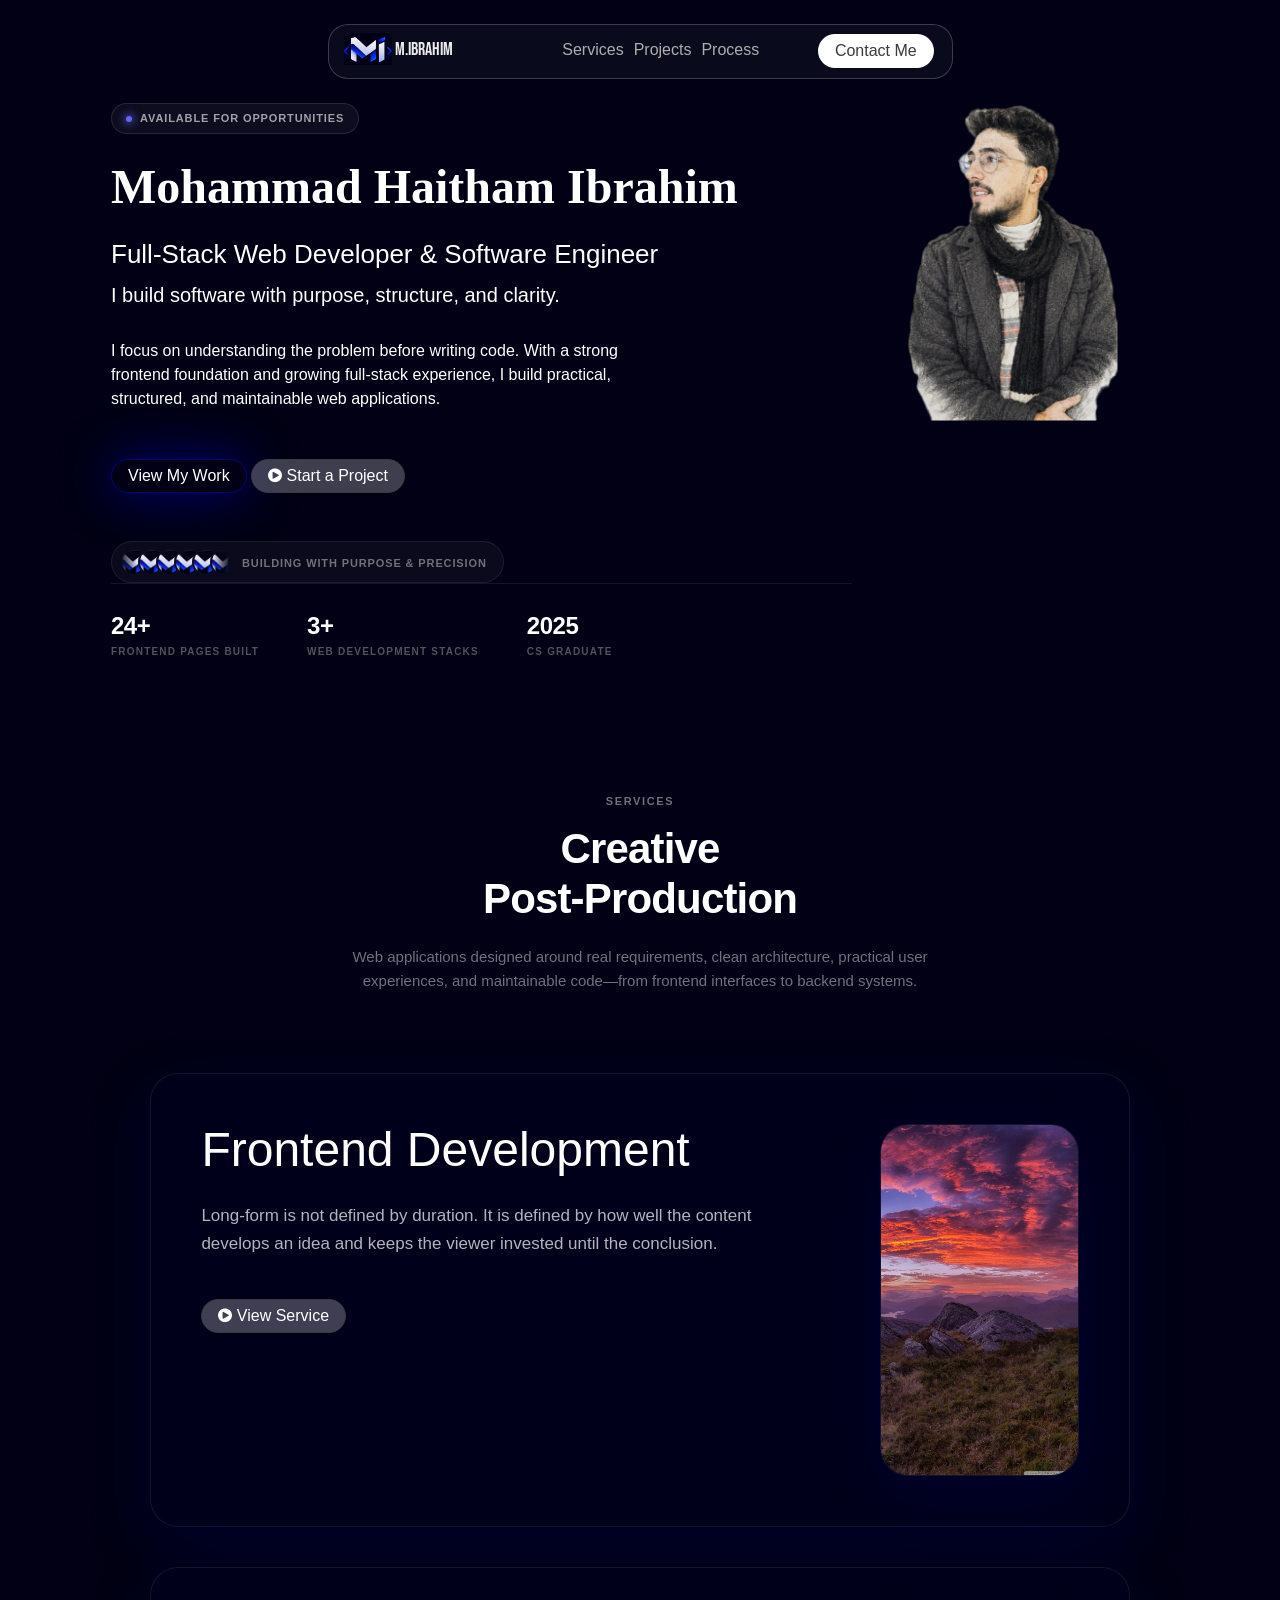
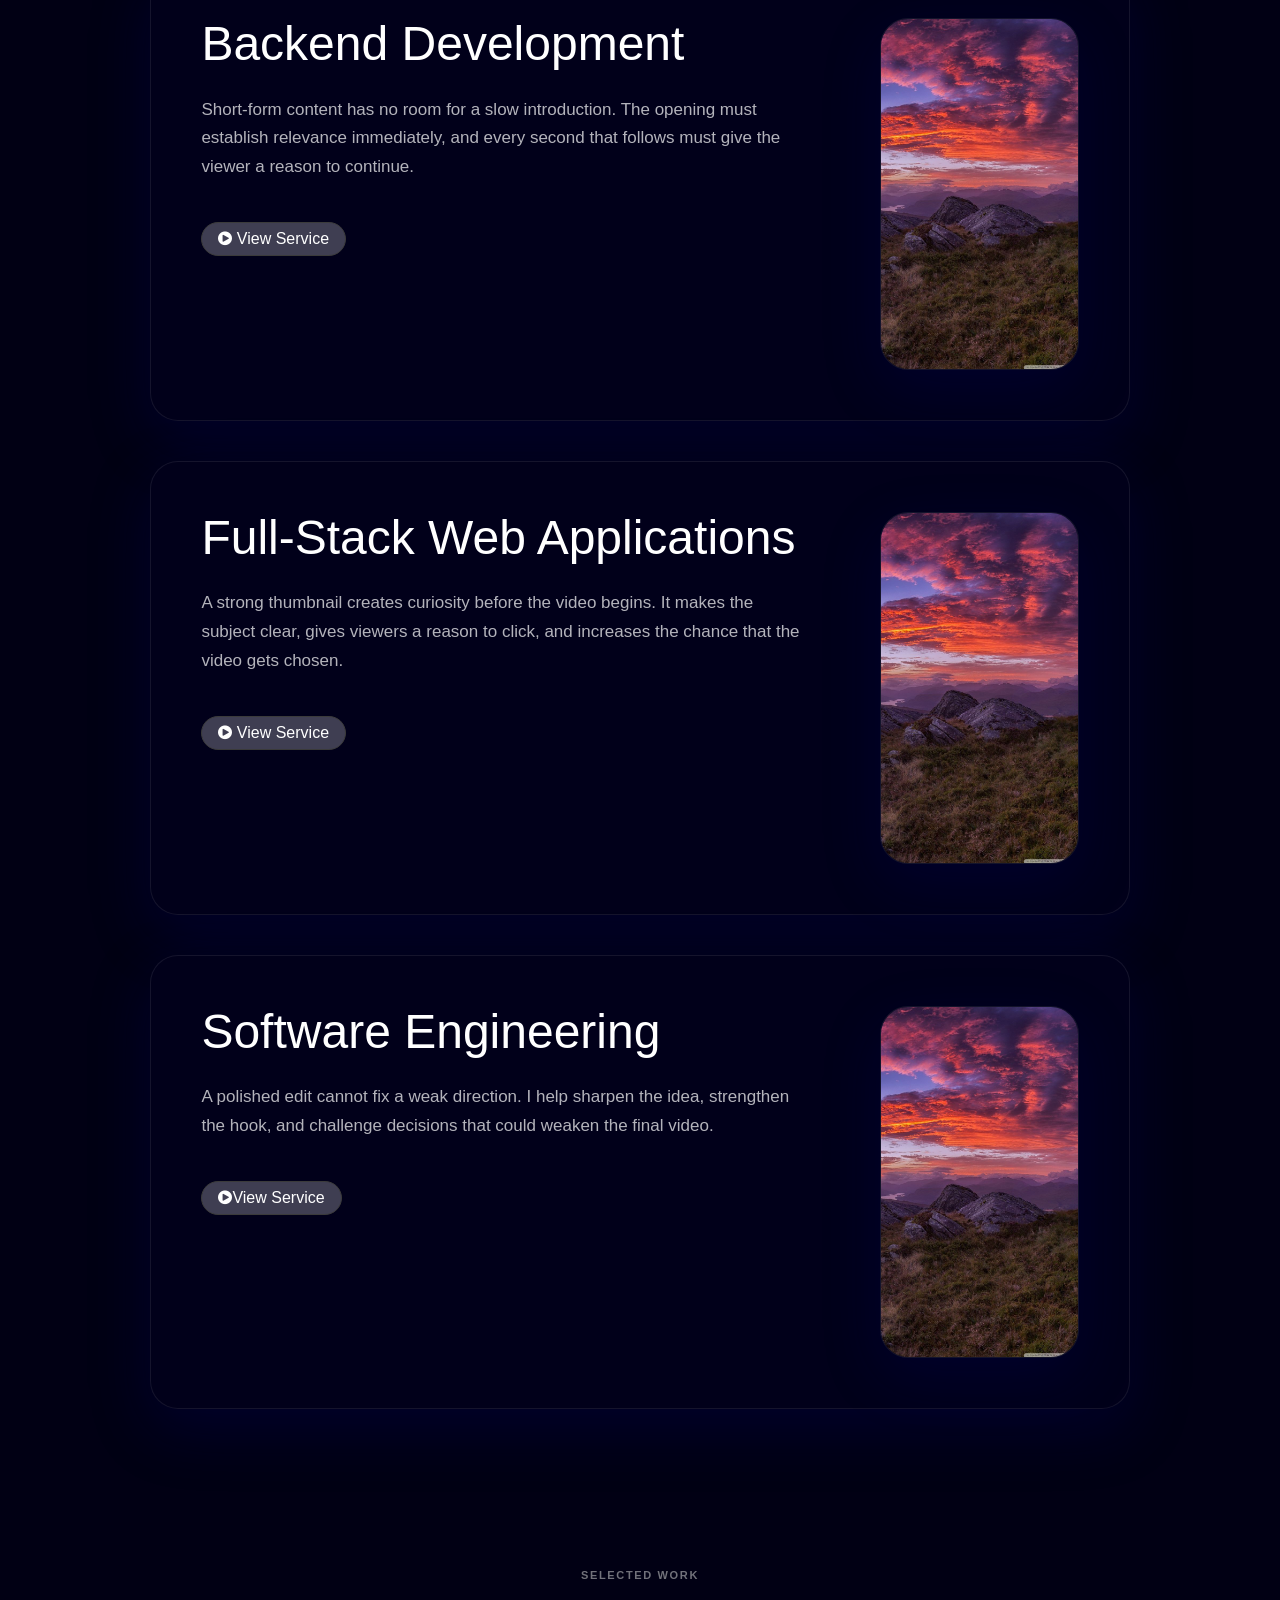
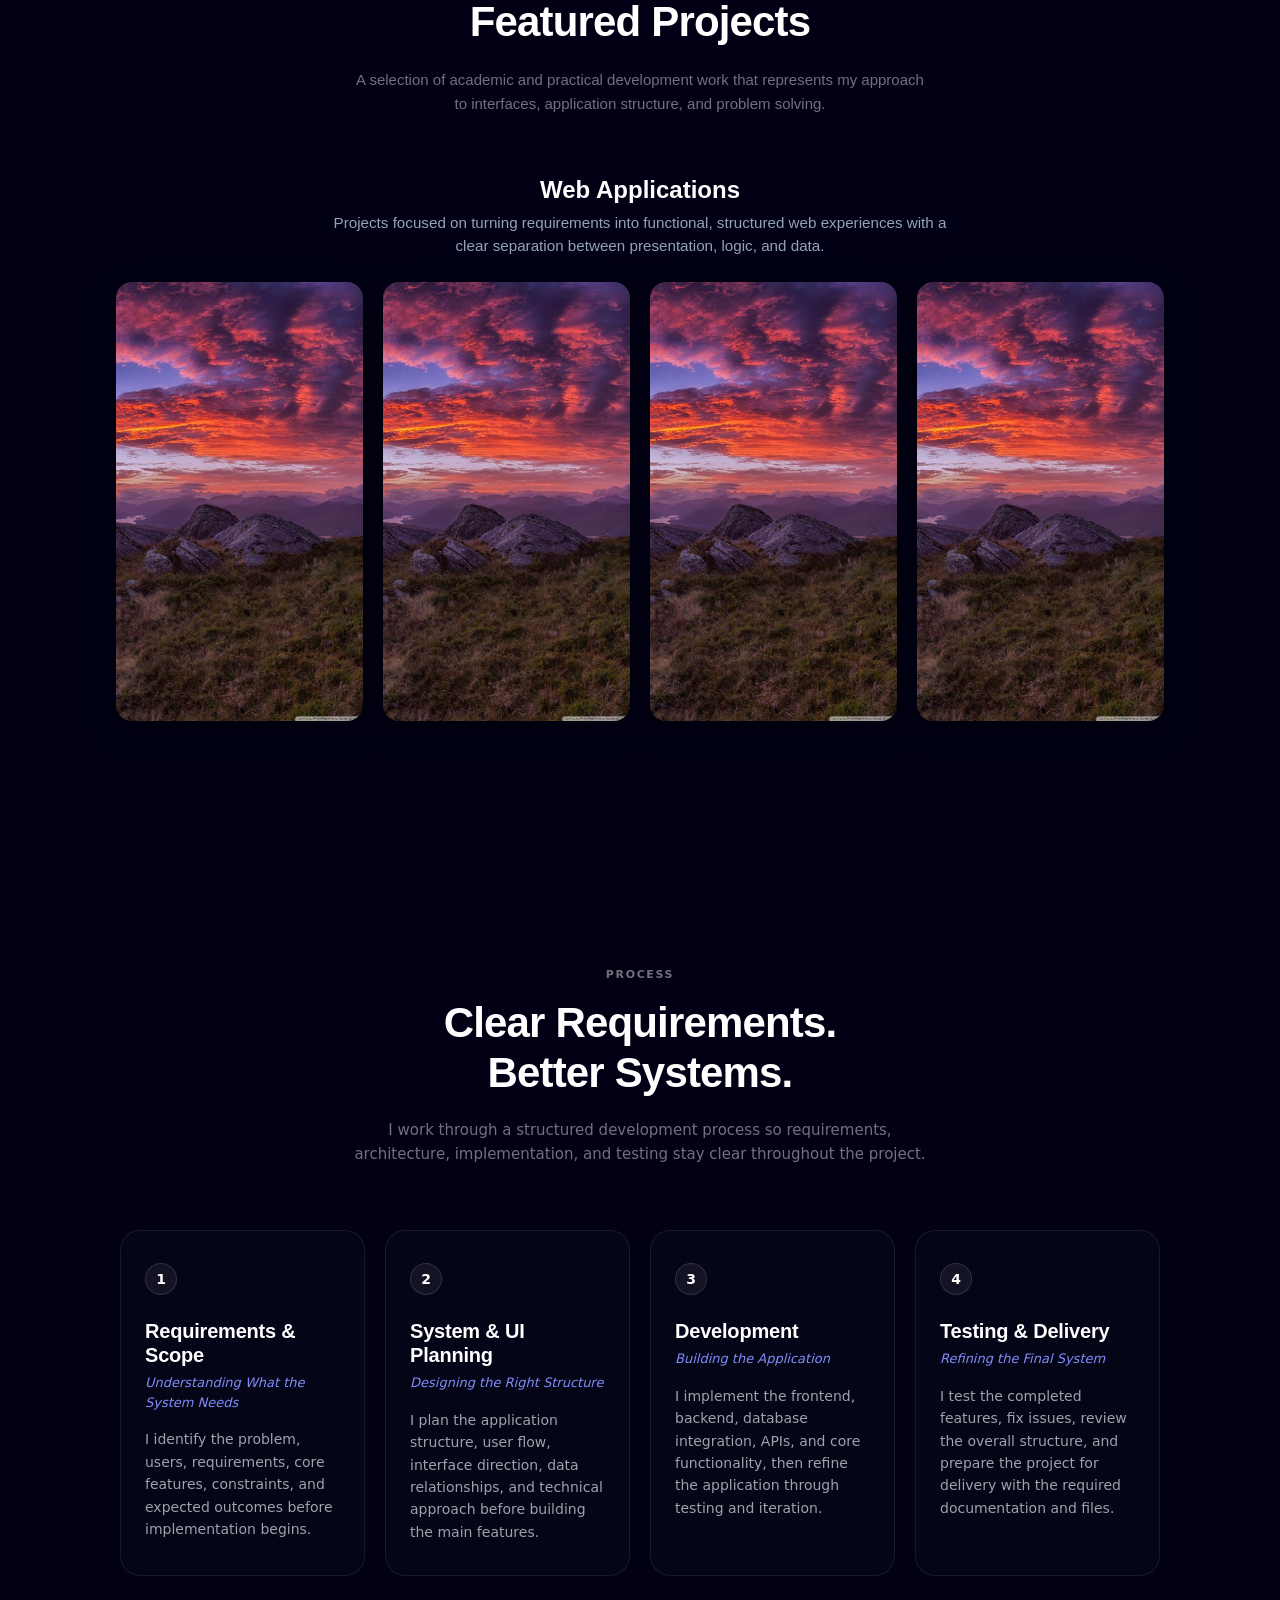
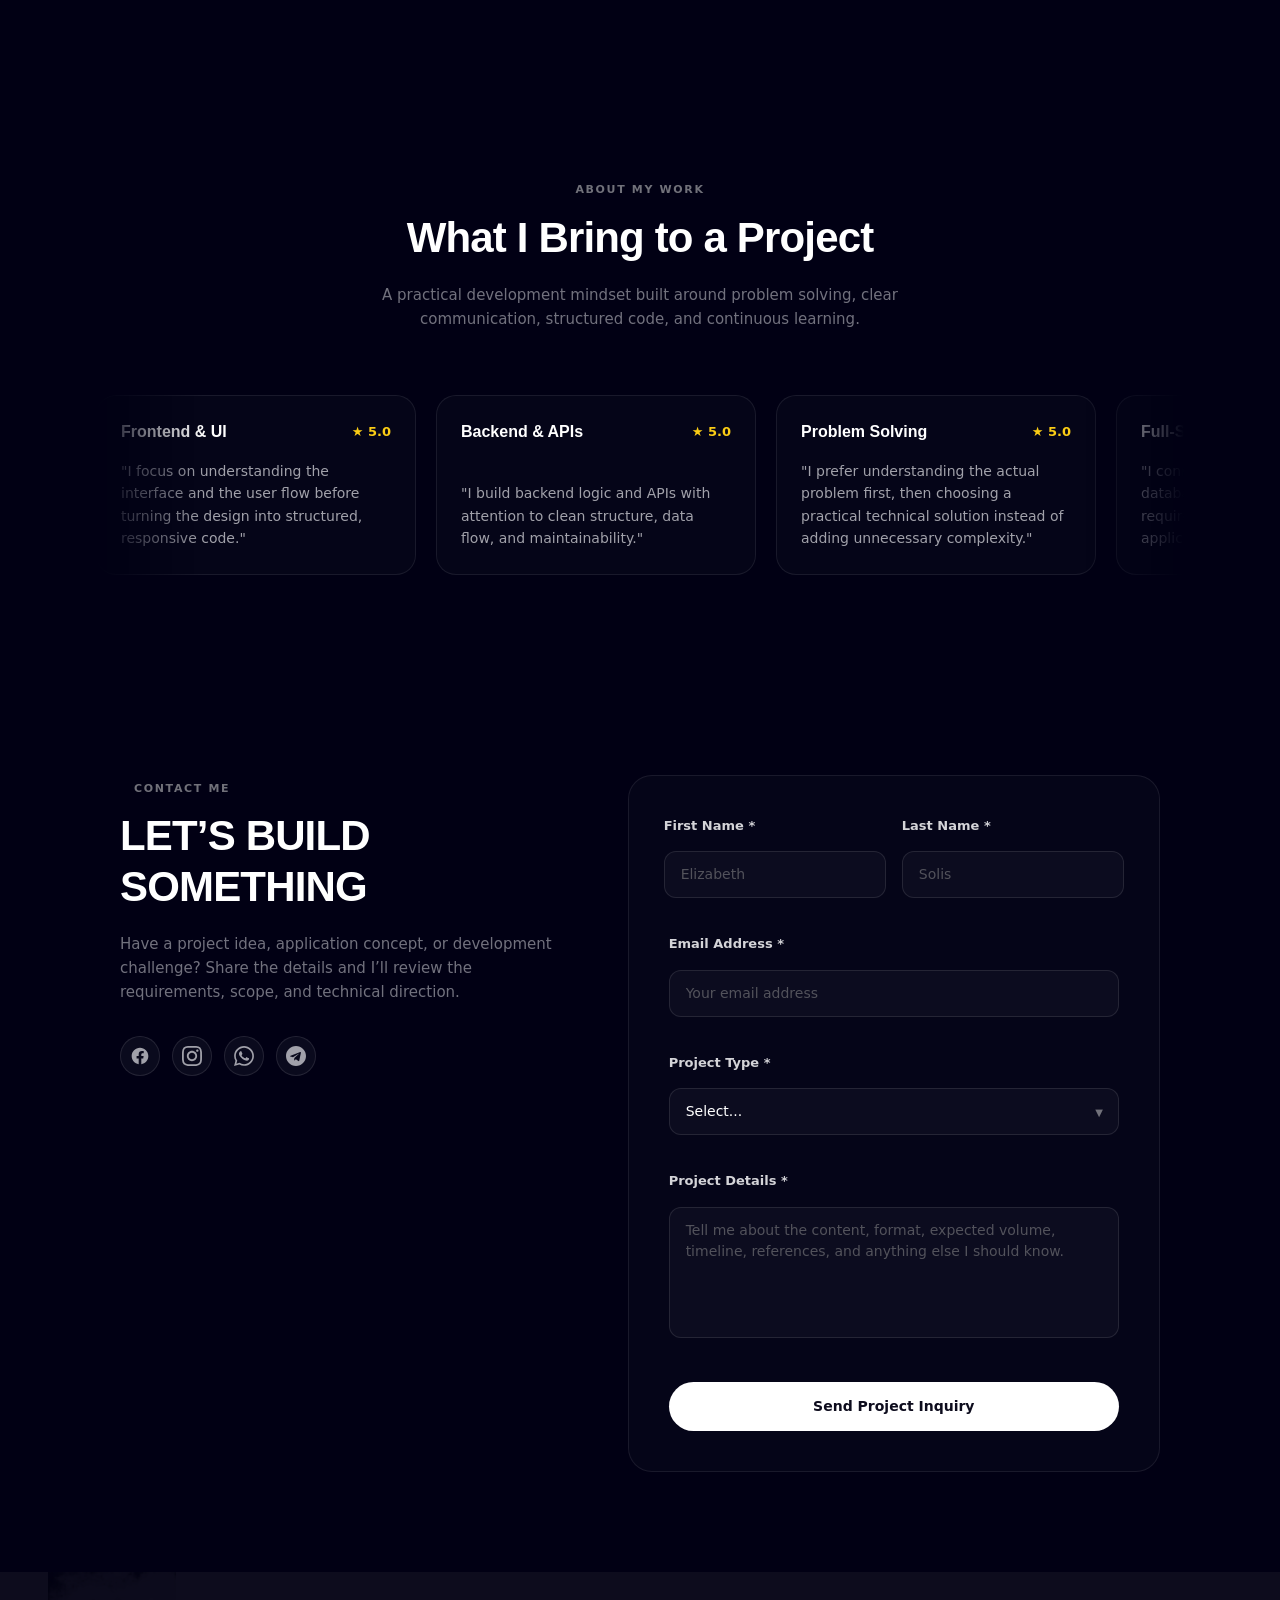
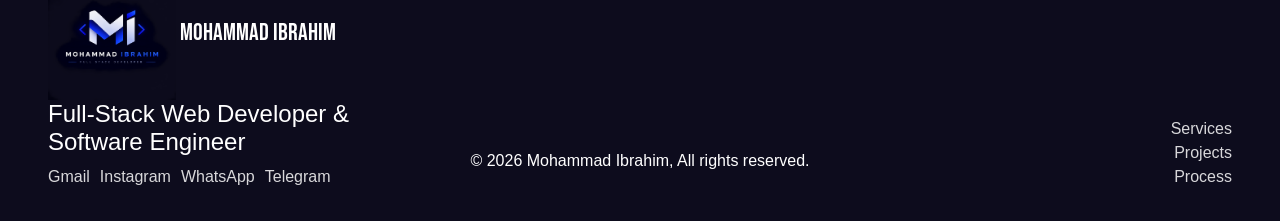
==== index.html @ d45bdcfc "Rename mohammad-protofolio.html to index.html" ====
<!doctype html>
<html lang="en">
  <head>
    <meta charset="UTF-8" />
    <meta name="viewport" content="width=device-width, initial-scale=1.0" />
    <link rel="preconnect" href="https://fonts.googleapis.com" />
    <link rel="preconnect" href="https://fonts.gstatic.com" crossorigin />
    <link
      href="https://fonts.googleapis.com/css2?family=Bebas+Neue&display=swap"
      rel="stylesheet"
    />
    <link rel="icon" type="image/x-icon" href="img/favicon-16x16.png" />
    <title>Mohammad Ibrahim Portfolio</title>
    <link
      rel="stylesheet"
      href="https://cdnjs.cloudflare.com/ajax/libs/font-awesome/4.7.0/css/font-awesome.min.css"
    />
    <link
      rel="stylesheet"
      href="https://cdn.jsdelivr.net/npm/bootstrap@4.0.0/dist/css/bootstrap.min.css"
      integrity="sha384-Gn5384xqQ1aoWXA+058RXPxPg6fy4IWvTNh0E263XmFcJlSAwiGgFAW/dAiS6JXm"
      crossorigin="anonymous"
    />
    <link rel="stylesheet" href="css/style.css" />
  </head>
  <body>
    <header id="header" class="col-md-12">
      <nav class="col-md-6">
        <div id="logo-div">
          <a href="#">
            <span>
              <img src="img/logo-Copy.png" alt="Mohammad Ibrahim Logo" />
              M.Ibrahim
            </span>
          </a>
        </div>
        <div id="menu-div">
          <ul>
            <li class="scale"><a href="#services">Services</a></li>
            <li class="scale"><a href="#projects">Projects</a></li>
            <li class="scale"><a href="#process">Process</a></li>
          </ul>
        </div>
        <div id="call-div">
          <a href="#contact">
            <span class="btn">Contact Me</span>
          </a>
        </div>
        <div class="collapse navbar-collapse" id="navbarNav">
          <div class="call-div">
            <a href="#contact" class="btn header-btn">Contact Me</a>
          </div>
        </div>
      </nav>
    </header>
    <main>
      <section id="hero-section" class="col-md-12">
        <article id="my-info-card">
          <div class="status-badge">
            <span class="status-dot"></span>
            <span class="status-text">AVAILABLE FOR OPPORTUNITIES</span>
          </div>
          <h1 id="my-name">Mohammad Haitham Ibrahim</h1>
          <h2>Full-Stack Web Developer & Software Engineer</h2>
          <h3>I build software with purpose, structure, and clarity.</h3>
          <p>
            I focus on understanding the problem before writing code. With a strong frontend foundation and growing full-stack experience, I build practical, structured, and maintainable web applications.
          </p>
          <div id="marketing-myself">
            <a href="#projects">
              <span class="btn dark-btn"> View My Work </span>
            </a>
            <a href="#contact">
              <span class="btn light-btn">
                <i class="fa fa-play-circle"></i> Start a Project
              </span>
            </a>
          </div>
          <div class="social-proof-container">
            <!-- Avatar Stack (Left Side) -->
            <div class="avatar-stack">
              <div class="avatar-circle">
                <img src="img/logo-Copy.png" alt="Creator Profile 1" />
              </div>
              <div class="avatar-circle">
                <img src="img/logo-Copy.png" alt="Creator Profile 2" />
              </div>
              <div class="avatar-circle">
                <img src="img/logo-Copy.png" alt="Creator Profile 3" />
              </div>
              <div class="avatar-circle">
                <img src="img/logo-Copy.png" alt="Creator Profile 4" />
              </div>
              <div class="avatar-circle">
                <img src="img/logo-Copy.png" alt="Creator Profile 5" />
              </div>
              <div class="avatar-circle">
                <img src="img/logo-Copy.png" alt="Creator Profile 4" />
              </div>
              <div class="avatar-circle">
                <img src="img/logo-Copy.png" alt="Creator Profile 4" />
              </div>
              <div class="avatar-circle">
                <img src="img/logo-Copy.png" alt="Creator Profile 4" />
              </div>
              <div class="avatar-circle">
                <img src="img/logo-Copy.png" alt="Creator Profile 4" />
              </div>
              <div class="avatar-circle">
                <img src="img/logo-Copy.png" alt="Creator Profile 4" />
              </div>
              <div class="avatar-circle">
                <img src="img/logo-Copy.png" alt="Creator Profile 4" />
              </div>
            </div>

            <!-- Text Badge (Right Side) -->
            <div class="proof-badge">
              <span class="proof-text">BUILDING WITH PURPOSE & PRECISION</span>
            </div>
          </div>
          <div class="metrics-banner">
            <!-- Metrics Grid -->
            <div class="metrics-grid">
              <div class="metric-item">
                <span class="metric-number">24+</span>
                <span class="metric-label">FRONTEND PAGES BUILT</span>
              </div>
              <div class="metric-item">
                <span class="metric-number">3+</span>
                <span class="metric-label">WEB DEVELOPMENT STACKS</span>
              </div>
              <div class="metric-item">
                <span class="metric-number">2025</span>
                <span class="metric-label">CS GRADUATE</span>
              </div>
            </div>
          </div>
        </article>
        <article id="my-img">
          <div class="img-card">
            <img src="img/me.png" alt="" />
          </div>
        </article>
      </section>
      <section id="services" class="services-section">
        <div class="services-container">
          <!-- Section Header -->
          <div class="section-header">
            <span class="sub-title">SERVICES</span>
            <h2 class="main-title">
              Creative <br />
              Post-Production
            </h2>
            <p class="section-description">
              Web applications designed around real requirements, clean architecture, practical user experiences, and maintainable code—from frontend interfaces to backend systems.
            </p>
          </div>

          <!-- Content Grid Layout -->
          <div class="services-grid">
            <!-- Left Column: Service Items -->
            <div class="services-list">
              <div class="service-item">
                <div class="card-container">
                  <h3>Frontend Development</h3>
                  <p>
                    Long-form is not defined by duration. It is defined by how
                    well the content develops an idea and keeps the viewer
                    invested until the conclusion.
                  </p>
                  <a href="#contact" class="btn light-btn"
                    ><i class="fa fa-play-circle"></i> View Service</a
                  >
                </div>
                <div class="services-preview">
                  <div class="preview-card">
                    <img src="img/img1.jpg" alt="Editing Workspace Preview" />
                  </div>
                </div>
              </div>
              <hr class="service-divider" />

              <div class="service-item">
                <div class="card-container">
                  <h3>Backend Development</h3>
                  <p>
                    Short-form content has no room for a slow introduction. The
                    opening must establish relevance immediately, and every
                    second that follows must give the viewer a reason to
                    continue.
                  </p>
                  <a href="#contact" class="btn light-btn"
                    ><i class="fa fa-play-circle"></i> View Service</a
                  >
                </div>
                <div class="services-preview">
                  <div class="preview-card">
                    <img src="img/img1.jpg" alt="Editing Workspace Preview" />
                  </div>
                </div>
              </div>
              <hr class="service-divider" />

              <div class="service-item">
                <div class="card-container">
                  <h3>Full-Stack Web Applications</h3>
                  <p>
                    A strong thumbnail creates curiosity before the video
                    begins. It makes the subject clear, gives viewers a reason
                    to click, and increases the chance that the video gets
                    chosen.
                  </p>
                  <a href="#contact" class="btn light-btn"
                    ><i class="fa fa-play-circle"></i> View Service</a
                  >
                </div>
                <div class="services-preview">
                  <div class="preview-card">
                    <img src="img/img1.jpg" alt="Editing Workspace Preview" />
                  </div>
                </div>
              </div>
              <hr class="service-divider" />

              <div class="service-item">
                <div class="card-container">
                  <h3>Software Engineering</h3>
                  <p>
                    A polished edit cannot fix a weak direction. I help sharpen
                    the idea, strengthen the hook, and challenge decisions that
                    could weaken the final video.
                  </p>
                  <a href="#contact" class="btn light-btn">
                    <i class="fa fa-play-circle"></i>View Service</a
                  >
                </div>
                <div class="services-preview">
                  <div class="preview-card">
                    <img src="img/img1.jpg" alt="Editing Workspace Preview" />
                  </div>
                </div>
              </div>
            </div>

            <!-- Right Column: Interactive / Workspace Media Preview -->
          </div>
        </div>
      </section>
      <section id="projects" class="projects-section">
        <div class="projects-container">
          <!-- Section Header -->
          <div class="projects-header">
            <span class="sub-title">SELECTED WORK</span>
            <h2 class="main-title">Featured Projects</h2>
            <p class="section-description">
              A selection of academic and practical development work that represents my approach to interfaces, application structure, and problem solving.
            </p>
          </div>

          <!-- Category 1: Talking-Head Content -->
          <div class="project-category">
            <div class="category-header">
              <h3 class="category-title">Web Applications</h3>
              <p class="category-desc">
                Projects focused on turning requirements into functional, structured web experiences with a clear separation between presentation, logic, and data.
              </p>
            </div>

            <div class="projects-grid">
              <!-- Project Card 1 -->
              <div class="project-card">
                <div class="card-media">
                  <img src="img/img1.jpg" alt="Talking-Head Project Preview" />
                </div>
              </div>

              <!-- Project Card 2 -->
              <div class="project-card">
                <div class="card-media">
                  <img src="img/img1.jpg" alt="Talking-Head Project Preview" />
                </div>
              </div>

              <!-- Project Card 3 -->
              <div class="project-card">
                <div class="card-media">
                  <img src="img/img1.jpg" alt="Talking-Head Project Preview" />
                </div>
              </div>

              <!-- Project Card 4 -->
              <div class="project-card">
                <div class="card-media">
                  <img src="img/img1.jpg" alt="Talking-Head Project Preview" />
                </div>
              </div>
            </div>
          </div>
        </div>
      </section>
      <section id="process" class="process-section">
        <div class="process-container">
          <!-- Section Header -->
          <div class="process-header">
            <span class="sub-title">PROCESS</span>
            <h2 class="main-title">Clear Requirements.<br> Better Systems.</h2>
            <p class="section-description">
              I work through a structured development process so requirements, architecture, implementation, and testing stay clear throughout the project.
            </p>
          </div>

          <!-- 4-Step Process Grid -->
          <div class="process-grid">
            <!-- Step 1 -->
            <div class="process-card">
              <div class="step-badge">1</div>
              <h3 class="step-title">Requirements & Scope</h3>
              <span class="step-subtitle">Understanding What the System Needs</span>
              <p class="step-desc">
                I identify the problem, users, requirements, core features, constraints, and expected outcomes before implementation begins.
              </p>
            </div>

            <!-- Step 2 -->
            <div class="process-card">
              <div class="step-badge">2</div>
              <h3 class="step-title">System & UI Planning</h3>
              <span class="step-subtitle">Designing the Right Structure</span>
              <p class="step-desc">
                I plan the application structure, user flow, interface direction, data relationships, and technical approach before building the main features.
              </p>
            </div>

            <!-- Step 3 -->
            <div class="process-card">
              <div class="step-badge">3</div>
              <h3 class="step-title">Development</h3>
              <span class="step-subtitle">Building the Application</span>
              <p class="step-desc">
                I implement the frontend, backend, database integration, APIs, and core functionality, then refine the application through testing and iteration.
              </p>
            </div>

            <!-- Step 4 -->
            <div class="process-card">
              <div class="step-badge">4</div>
              <h3 class="step-title">Testing & Delivery</h3>
              <span class="step-subtitle">Refining the Final System</span>
              <p class="step-desc">
                I test the completed features, fix issues, review the overall structure, and prepare the project for delivery with the required documentation and files.
              </p>
            </div>
          </div>
        </div>
      </section>
      <section id="reviews" class="reviews-section">
        <div class="reviews-container">
          <!-- Header -->
          <div class="reviews-header">
            <span class="sub-title">ABOUT MY WORK</span>
            <h2 class="main-title">What I Bring to a Project</h2>
            <p class="section-description">
              A practical development mindset built around problem solving, clear communication, structured code, and continuous learning.
            </p>
          </div>

          <!-- Infinite Scroll Marquee Wrapper -->
          <div class="marquee">
            <!-- Track 1: First Row -->
            <div class="marquee-track">
              <!-- Card 1 -->
              <div class="review-card">
                <div class="card-top">
                  <span class="client-name">Frontend & UI</span>
                  <span class="rating">★ 5.0</span>
                </div>
                <p class="review-text">
                  "I focus on understanding the interface and the user flow before turning the design into structured, responsive code."
                </p>
              </div>

              <!-- Card 2 -->
              <div class="review-card">
                <div class="card-top">
                  <span class="client-name">Backend & APIs</span>
                  <span class="rating">★ 5.0</span>
                </div>
                <p class="review-text">
                  "I build backend logic and APIs with attention to clean structure, data flow, and maintainability."
                </p>
              </div>

              <!-- Card 3 -->
              <div class="review-card">
                <div class="card-top">
                  <span class="client-name">Problem Solving</span>
                  <span class="rating">★ 5.0</span>
                </div>
                <p class="review-text">
                  "I prefer understanding the actual problem first, then choosing a practical technical solution instead of adding unnecessary complexity."
                </p>
              </div>

              <!-- Card 4 -->
              <div class="review-card">
                <div class="card-top">
                  <span class="client-name">Full-Stack Development</span>
                  <span class="rating">★ 5.0</span>
                </div>
                <p class="review-text">
                  "I connect frontend, backend, databases, and APIs to turn requirements into complete web applications."
                </p>
              </div>

              <!-- DUPLICATE CARDS FOR SEAMLESS LOOPING (FIFO QUEUE) -->
              <div class="review-card" aria-hidden="true">
                <div class="card-top">
                  <span class="client-name">Frontend & UI</span>
                  <span class="rating">★ 5.0</span>
                </div>
                <p class="review-text">
                  "I focus on understanding the interface and the user flow before turning the design into structured, responsive code."
                </p>
              </div>

              <div class="review-card" aria-hidden="true">
                <div class="card-top">
                  <span class="client-name">Backend & APIs</span>
                  <span class="rating">★ 5.0</span>
                </div>
                <p class="review-text">
                  "I build backend logic and APIs with attention to clean structure, data flow, and maintainability."
                </p>
              </div>

              <div class="review-card" aria-hidden="true">
                <div class="card-top">
                  <span class="client-name">Problem Solving</span>
                  <span class="rating">★ 5.0</span>
                </div>
                <p class="review-text">
                  "I prefer understanding the actual problem first, then choosing a practical technical solution instead of adding unnecessary complexity."
                </p>
              </div>

              <div class="review-card" aria-hidden="true">
                <div class="card-top">
                  <span class="client-name">Full-Stack Development</span>
                  <span class="rating">★ 5.0</span>
                </div>
                <p class="review-text">
                  "I connect frontend, backend, databases, and APIs to turn requirements into complete web applications."
                </p>
              </div>
            </div>
          </div>
        </div>
      </section>
      <section id="contact" class="contact-section">
        <div class="contact-container">
          <div class="contact-grid">
            <!-- Left Column: Heading & Social Links -->
            <div class="contact-info">
              <span class="sub-title">CONTACT ME</span>
              <h2 class="main-title">LET’S BUILD SOMETHING</h2>
              <p class="section-description">
                Have a project idea, application concept, or development challenge? Share the details and I’ll review the requirements, scope, and technical direction.
              </p>

              <!-- Social Media Icon Links -->
              <div class="social-links">
                <a
                  href="https://facebook.com"
                  target="_blank"
                  aria-label="Facebook"
                  class="social-icon"
                >
                  <svg
                    width="20"
                    height="20"
                    viewBox="0 0 24 24"
                    fill="currentColor"
                  >
                    <path
                      d="M22 12c0-5.523-4.477-10-10-10S2 6.477 2 12c0 4.991 3.657 9.128 8.438 9.878v-6.987h-2.54V12h2.54V9.797c0-2.506 1.492-3.89 3.777-3.89 1.094 0 2.238.195 2.238.195v2.46h-1.26c-1.243 0-1.63.771-1.63 1.562V12h2.773l-.443 2.89h-2.33v6.988C18.343 21.128 22 16.991 22 12z"
                    />
                  </svg>
                </a>

                <a
                  href="https://instagram.com"
                  target="_blank"
                  aria-label="Instagram"
                  class="social-icon"
                >
                  <svg
                    width="20"
                    height="20"
                    viewBox="0 0 24 24"
                    fill="currentColor"
                  >
                    <path
                      d="M12 2.163c3.204 0 3.584.012 4.85.07 3.252.148 4.771 1.691 4.919 4.919.058 1.265.069 1.645.069 4.849 0 3.205-.012 3.584-.069 4.849-.149 3.225-1.664 4.771-4.919 4.919-1.266.058-1.644.07-4.85.07-3.204 0-3.584-.012-4.849-.07-3.26-.149-4.771-1.699-4.919-4.92-.058-1.265-.07-1.644-.07-4.849 0-3.204.013-3.583.07-4.849.149-3.227 1.664-4.771 4.919-4.919 1.266-.057 1.645-.069 4.849-.069zm0-2.163c-3.259 0-3.667.014-4.947.072-4.358.2-6.78 2.618-6.98 6.98-.059 1.281-.073 1.689-.073 4.948 0 3.259.014 3.668.072 4.948.2 4.358 2.618 6.78 6.98 6.98 1.281.058 1.689.072 4.948.072 3.259 0 3.668-.014 4.948-.072 4.354-.2 6.782-2.618 6.979-6.98.059-1.28.073-1.689.073-4.948 0-3.259-.014-3.667-.072-4.947-.196-4.354-2.617-6.78-6.979-6.98-1.281-.059-1.69-.073-4.949-.073zm0 5.838c-3.403 0-6.162 2.759-6.162 6.162s2.759 6.163 6.162 6.163 6.162-2.759 6.162-6.163c0-3.403-2.759-6.162-6.162-6.162zm0 10.162c-2.209 0-4-1.79-4-4 0-2.209 1.791-4 4-4s4 1.791 4 4c0 2.21-1.791 4-4 4zm6.406-11.845c-.796 0-1.441.645-1.441 1.44s.645 1.44 1.441 1.44c.795 0 1.439-.645 1.439-1.44s-.644-1.44-1.439-1.44z"
                    />
                  </svg>
                </a>
                <a
                  href="https://whatsapp.com"
                  target="_blank"
                  aria-label="WhatsApp"
                  class="social-icon"
                >
                  <svg
                    width="20"
                    height="20"
                    viewBox="0 0 24 24"
                    fill="currentColor"
                  >
                    <path
                      d="M.057 24l1.687-6.163c-1.041-1.804-1.588-3.849-1.587-5.946.003-6.556 5.338-11.891 11.893-11.891 3.181.001 6.167 1.24 8.413 3.488 2.245 2.248 3.481 5.236 3.48 8.414-.003 6.557-5.338 11.892-11.893 11.892-1.99-.001-3.951-.5-5.688-1.448l-6.305 1.654zm6.597-3.807c1.676.995 3.276 1.591 5.392 1.592 5.448 0 9.886-4.434 9.889-9.885.002-5.462-4.415-9.89-9.881-9.892-5.452 0-9.887 4.434-9.889 9.884-.001 2.225.651 3.891 1.746 5.634l-.999 3.648 3.742-.981zm11.387-5.464c-.074-.124-.272-.198-.57-.347-.297-.149-1.758-.868-2.031-.967-.272-.099-.47-.149-.669.149-.198.297-.768.967-.941 1.165-.173.198-.347.223-.644.074-.297-.149-1.255-.462-2.39-1.475-.883-.788-1.48-1.761-1.653-2.059-.173-.297-.018-.458.13-.606.134-.133.297-.347.446-.521.151-.172.2-.296.3-.495.099-.198.05-.372-.025-.521-.075-.148-.669-1.611-.916-2.206-.242-.579-.487-.501-.669-.51l-.57-.01c-.198 0-.52.074-.792.372s-1.04 1.016-1.04 2.479 1.065 2.876 1.213 3.074c.149.198 2.095 3.2 5.076 4.487.709.306 1.263.489 1.694.626.712.226 1.36.194 1.872.118.571-.085 1.758-.719 2.006-1.413.248-.695.248-1.29.173-1.414z"
                    />
                  </svg>
                </a>
                <a
                  href="https://telegram.org"
                  target="_blank"
                  aria-label="Telegram"
                  class="social-icon"
                >
                  <svg
                    width="20"
                    height="20"
                    viewBox="0 0 24 24"
                    fill="currentColor"
                  >
                    <path
                      d="M12 0c-6.627 0-12 5.373-12 12s5.373 12 12 12 12-5.373 12-12-5.373-12-12-12zm5.894 8.221l-1.97 9.28c-.145.658-.537.818-1.084.508l-3-2.21-1.446 1.394c-.16.16-.295.295-.605.295l.213-3.053 5.56-5.023c.242-.213-.054-.333-.373-.121l-6.871 4.326-2.962-.924c-.643-.204-.657-.643.136-.953l11.57-4.461c.537-.194 1.006.128.832.941z"
                    />
                  </svg>
                </a>
              </div>
            </div>

            <!-- Right Column: Form Container -->
            <div class="contact-form-card">
              <form id="inquiry-form" class="inquiry-form">
                <!-- Name Group -->
                <div class="form-row">
                  <div class="form-group">
                    <label for="first-name">First Name *</label>
                    <input
                      type="text"
                      id="first-name"
                      name="firstName"
                      placeholder="Elizabeth"
                      required
                    />
                  </div>
                  <div class="form-group">
                    <label for="last-name">Last Name *</label>
                    <input
                      type="text"
                      id="last-name"
                      name="lastName"
                      placeholder="Solis"
                      required
                    />
                  </div>
                </div>

                <!-- Email -->
                <div class="form-group">
                  <label for="email">Email Address *</label>
                  <input
                    type="email"
                    id="email"
                    name="email"
                    placeholder="Your email address"
                    required
                  />
                </div>

                <!-- Type of Support Dropdown -->
                <div class="form-group">
                  <label for="support-type">Project Type *</label>
                  <div class="select-wrapper">
                    <select id="support-type" name="supportType" required>
                      <option value="" disabled selected>Select...</option>
                      <option value="single-project">Web Application</option>
                      <option value="monthly-editing">Frontend Development</option>
                      <option value="production-partnership">
                        Backend / API Development
                      </option>
                      <option value="not-sure">Not Sure Yet</option>
                    </select>
                  </div>
                </div>

                <!-- Project Details Textarea -->
                <div class="form-group">
                  <label for="details">Project Details *</label>
                  <textarea
                    id="details"
                    name="details"
                    rows="5"
                    placeholder="Tell me about the content, format, expected volume, timeline, references, and anything else I should know."
                    required
                  ></textarea>
                </div>

                <!-- Submit Button -->
                <button type="submit" class="btn-submit">
                  <span>Send Project Inquiry</span>
                </button>
              </form>
            </div>
          </div>
        </div>
      </section>
    </main>
    <footer>
      <section>
        <div>
          <img src="img/logo.png" alt="" />
          <span>
            <a href="#">
            Mohammad Ibrahim</span>
          </a>
          <h3>Full-Stack Web Developer & Software Engineer</h3>
        </div>
        <div>
          <ul>
            <li><a href="">Gmail</a></li>
            <li><a href="">Instagram</a></li>
            <li><a href="">WhatsApp</a></li>
            <li><a href="">Telegram</a></li>
          </ul>
        </div>
      </section>
      <section id="second-section-footer">
        <p class="copyright">© 2026 Mohammad Ibrahim, All rights reserved.</p>
      </section>
      <section id="third-section-footer">
        <ul>
          <li><a href="#services">Services</a></li>
          <li><a href="#projects">Projects</a></li>
          <li><a href="#process">Process</a></li>
        </ul>
      </section>
    </footer>
  </body>
</html>
---- css/style.css ----
* {
  box-sizing: border-box;
  margin: 0;
  padding: 0;
}
:root {
  --background-color: #010014;
  --highlite-color: #050870;
  --btn-color: #040045;
  --header-btn-color: #fff;
}
body {
  margin: 0;
  padding: 0;
  background-color: var(--background-color);
}
header {
  position: sticky;
  z-index: 5;
  top: 0;
}
nav {
  background-color: rgba(255, 255, 255, 0.04);
  border: 1px solid rgba(255, 255, 255, 0.2);
  backdrop-filter: blur(5px);
  opacity: 1;
  display: flex;
  justify-content: space-between;
  align-items: baseline;
  margin: 1.5rem auto;
  padding: 0.5rem 0 0 0;
  border-radius: 20px;
}
#logo-div {
  max-width: 27%;
}
#logo-div img {
  width: 30%;
  object-fit: cover;
  padding: 0;
}
#logo-div span {
  color: rgb(235, 235, 235);
  font-family: "Bebas Neue", sans-serif;
  font-weight: 400;
  font-style: normal;
  font-size: 1.1rem;
}
#menu-div {
  max-width: 60%;
  display: flex;
}

#menu-div ul {
  display: flex;
  gap: 10px;
  list-style: none;
  padding: 0;
}
#menu-div ul li a {
  text-decoration: none;
  color: rgba(192, 192, 192, 0.9);
}
.scale {
  transition: transform 0.3s ease-in-out;
}
.scale:hover {
  transform: scale(1.05);
}
#call-div {
  width: 20%;
}


.btn {
  border-radius: 30px;
  padding: 4px 16px;
  background-color: var(--header-btn-color);
  transition: all 0.3s ease;
  text-decoration: none;
  color: rgb(59, 59, 59);
  font-weight: 400;
  font-family: sans-serif;
}
.btn:hover {
  backdrop-filter: blur(5);
  box-shadow: 0 0 50px #02007d;
}
#hero-section {
  display: flex;
  position: relative;
}
main {
  width: 85%;
  margin: 0 auto;
  color: #fff;
}
#my-info-card {
  width: 70%;
}
#my-img {
  width: 30%;
}
/* available for projects */
/* Container Badge */
.status-badge {
  display: inline-flex;
  align-items: center;
  gap: 8px;
  padding: 6px 14px;
  border-radius: 9999px; /* Fully rounded pill shape */
  background-color: rgba(
    255,
    255,
    255,
    0.05
  ); /* Semi-transparent dark overlay */
  border: 1px solid rgba(255, 255, 255, 0.1); /* Muted subtle border */
  backdrop-filter: blur(8px);
}

/* Typography */
.status-text {
  color: #a1a1aa; /* Soft light-grey font */
  font-size: 11px;
  font-weight: 600;
  letter-spacing: 0.08em; /* All-caps tracking */
  text-transform: uppercase;
}

/* Animated Glowing Indicator Dot */
.status-dot {
  width: 6px;
  height: 6px;
  border-radius: 50%;
  background-color: #6366f1; /* Indigo/Violet light indicator */
  box-shadow:
    0 0 8px #6366f1,
    0 0 12px #6366f1; /* Subtle neon glow */
  animation: pulse 2s infinite ease-in-out;
}

/* Optional Pulsing Animation */
@keyframes pulse {
  0%,
  100% {
    opacity: 1;
    transform: scale(1);
  }
  50% {
    opacity: 0.5;
    transform: scale(0.85);
  }
}

#my-name {
  font-family: fantasy;
  font-weight: 900;
  font-size: 3rem;
  margin: 1.5rem 0;
}
#my-info-card h2 {
  font-family: "Inter", "Inter Placeholder", sans-serif;
  font-size: 26px;
}
#my-info-card h3 {
  font-family: "Inter", "Inter Placeholder", sans-serif;
  margin: 0.8rem 0 2rem;
  font-size: 20px;
}
#my-info-card p {
  font-family: "Inter", "Inter Placeholder", sans-serif;
  margin: 0.8rem 0 2rem;
  font-size: 16px;
  width: 70%;
}
.img-card {
  width: 100%;
}
.img-card img {
  object-fit: cover;
  border-radius: 8px;
  height: auto;
  width: 100%;
}
#marketing-myself {
  margin: 3rem 0;
}
.dark-btn {
  background-color: #010014;
  box-shadow: 0 0 50px #02007d;
  color: #fff;
  border: 1px solid #02007d;
}
.dark-btn:hover {
  background-color: #010071;
}
.light-btn {
  background-color: #a1a1aa63;
  color: #fff;
  border: 1px solid rgb(59, 59, 59);
}

/* Container Wrapper */
.social-proof-container {
  display: inline-flex;
  align-items: center;
  gap: 12px;
  padding: 6px 16px 6px 8px;
  border-radius: 9999px;
  background-color: rgba(255, 255, 255, 0.04);
  border: 1px solid rgba(255, 255, 255, 0.08);
  backdrop-filter: blur(10px);
  overflow: hidden; /* NEW: Keeps the moving queue inside the capsule border */
}

/* Avatar Overlapping Stack */
.avatar-stack {
  display: flex;
  align-items: center;
  width: 110px; /* NEW: Limits the window size so avatars can exit and enter */
  overflow: hidden; /* NEW: Conceals avatars outside the viewport window */

  /* NEW: Soft fade effect at the entry and exit points */
  mask-image: linear-gradient(
    to right,
    transparent,
    #000 15%,
    #000 85%,
    transparent
  );
  -webkit-mask-image: linear-gradient(
    to right,
    transparent,
    #000 15%,
    #000 85%,
    transparent
  );
}

.avatar-circle {
  width: 28px;
  height: 28px;
  border-radius: 50%;
  border: 2px solid #0d0c1d; /* Matches the dark page background */
  overflow: hidden;
  margin-left: -10px; /* Overlaps avatars horizontally */
  background-color: #1a1a2e;
  flex-shrink: 0; /* NEW: Prevents circles from squishing during animation */

  /* NEW: Attaches a linear infinite scrolling animation */
  animation: queueMarch 12s linear infinite;
}

.avatar-circle:first-child {
  margin-left: 0; /* Prevents first avatar from shifting left */
}

.avatar-circle img {
  width: 100%;
  height: 100%;
  object-fit: cover;
}

/* NEW: Pauses the slide loop when hovered */
.avatar-stack:hover .avatar-circle {
  animation-play-state: paused;
}
/* NEW: Seamless looping calculation */
@keyframes queueMarch {
  0% {
    transform: translateX(0);
  }
  100% {
    /* Shifts left by the complete structural width of your avatar line */
    transform: translateX(-198px);
  }
}

/* Label Styling */
.proof-text {
  color: #71717a; /* Muted zinc grey color */
  font-size: 11px;
  font-weight: 600;
  letter-spacing: 0.08em; /* Tracking expansion for all-caps */
  text-transform: uppercase;
  white-space: nowrap;
}

/* Container Wrapper */

/* Avatar Overlapping Stack */

.avatar-circle {
  width: 28px;
  height: 28px;
  border-radius: 50%;
  border: 2px solid #0d0c1d; /* Matches the dark page background */
  overflow: hidden;
  margin-left: -10px; /* Overlaps avatars horizontally */
  background-color: #1a1a2e;
}

/* Label Styling */

/* Outer Container */
.metrics-banner {
  display: flex;
  align-items: center;
  justify-content: space-between;
  width: 100%;
  padding-top: 30px;
  border-top: 1px solid rgba(255, 255, 255, 0.08);
}

/* Numbers Layout */
.metrics-grid {
  display: flex;
  align-items: center;
  gap: 48px;
}

.metric-item {
  display: flex;
  flex-direction: column;
}

.metric-number {
  font-family: "Syne", sans-serif;
  font-size: 1.5rem;
  font-weight: 600;
  color: #ffffff;
  line-height: 1;
  letter-spacing: -0.02em;
}

.metric-label {
  font-size: 10px;
  font-weight: 600;
  color: #52525b; /* Dark zinc gray */
  letter-spacing: 0.12em;
  text-transform: uppercase;
  margin-top: 6px;
}

/* =========================
   Services Section
========================= */

.services-section {
  padding: 8rem 0 2rem 0;
}

.services-container {
  width: min(1200px, 90%);
  margin: 0 auto;
}

/* Header */
.section-header {
  margin-bottom: 80px;
  align-items: center;
  text-align: center;
}

.sub-title {
  font-size: 14px;
  letter-spacing: 3px;
  font-weight: 600;
}

.main-title {
  font-size: clamp(40px, 6vw, 80px);
  margin: 15px 0;
}

.section-description {
  max-width: 650px;
  line-height: 1.7;
  opacity: 0.7;
  margin: 0 auto;
}

/* =========================
   Grid
========================= */

.services-grid {
  gap: 80px;
  align-items: start;
}

/* =========================
   Stacked Cards
========================= */

.services-list {
  position: relative;

  /*
    This gives enough scrolling space
    for all sticky cards.
  */
}

.service-item {
  position: sticky;
  width: 100%;
  /*
    Where the card sticks while scrolling
  */
  top: 100px;

  min-height: 420px;

  padding: 50px;

  border-radius: 28px;

  background: #01001a;

  border: 1px solid rgba(255, 255, 255, 0.08);

  box-shadow: 0 20px 60px rgba(0, 0, 113, 0.25);

  display: flex;
  justify-content: space-between;

  /*
    Smooth stacking
  */
  margin-bottom: 40px;
}

/* Individual card positions */

.service-item:nth-child(1) {
  z-index: 1;
}

.service-item:nth-child(3) {
  z-index: 2;
}

.service-item:nth-child(5) {
  z-index: 3;
}

.service-item:nth-child(7) {
  z-index: 4;
}

/* Card typography */

.service-item h3 {
  font-size: clamp(28px, 4vw, 48px);
  line-height: 1.1;
  margin: 0 0 25px;
}

.service-item p {
  max-width: 600px;

  font-size: 17px;
  line-height: 1.7;

  opacity: 0.7;

  margin-bottom: 40px;
}

/* Hide the <hr> */

.service-divider {
  display: none;
}

/* =========================
   Right Preview
========================= */

.services-preview {
  position: sticky;
  top: 100px;
}

.preview-card {
  overflow: hidden;

  border-radius: 28px;

  border: 1px solid rgba(255, 255, 255, 0.08);

  box-shadow: 0 20px 60px rgba(0, 0, 113, 0.2);
}

.preview-card img {
  display: block;

  width: 100%;
  max-height: 350px;

  object-fit: cover;
}

/* =========================
   Mobile
========================= */

@media (max-width: 800px) {
  .services-grid {
    grid-template-columns: 1fr;
  }

  .services-preview {
    position: relative;
    top: auto;
    order: -1;
  }

  .service-item {
    top: 30px;

    min-height: 380px;

    padding: 35px;

    border-radius: 22px;

    margin-bottom: 25px;
  }
}

/* ====================== third section ======================== */

/* Base Section Styling */
.projects-section {
  color: #ffffff;
  padding: 80px 20px;
  font-family:
    -apple-system, BlinkMacSystemFont, "Segoe UI", Roboto, Helvetica, Arial,
    sans-serif;
}

.projects-container {
  max-width: 1200px;
  margin: 0 auto;
}

/* Header Styles */
.projects-header {
  text-align: center;
  margin-bottom: 60px;
}

.sub-title {
  display: inline-block;
  font-size: 0.75rem;
  font-weight: 700;
  letter-spacing: 1.2px;
  padding: 6px 14px;
  border-radius: 4px;
  margin-bottom: 16px;
  text-transform: uppercase;
}

.main-title {
  font-size: 2.75rem;
  font-weight: 700;
  margin: 0 0 16px 0;
  letter-spacing: -0.5px;
}

.section-description {
  color: #94a3b8;
  font-size: 1.05rem;
  max-width: 540px;
  margin: 0 auto;
  line-height: 1.5;
}

/* Category Header Styling */
.project-category {
  margin-bottom: 60px;
}

.category-header {
  margin-bottom: 24px;
  text-align: center;
}

.category-title {
  font-size: 1.5rem;
  font-weight: 600;
  margin: 0 0 8px 0;
  color: #ffffff;
}

.category-desc {
  color: #94a3b8;
  font-size: 0.95rem;
  max-width: 650px;
  margin: 0 auto;
  line-height: 1.5;
}

/* Grid Layout */
.projects-grid {
  display: grid;
  grid-template-columns: repeat(4, 1fr);
  gap: 20px;
}

/* Responsive Grid */
@media (max-width: 800px) {
  .projects-grid {
    grid-template-columns: repeat(2, 1fr);
  }
}

@media (max-width: 576px) {
  .projects-grid {
    grid-template-columns: 1fr;
  }
}

/* Project Card Styling */
.project-card {
  position: relative;
  border-radius: 16px;
  overflow: hidden;
  background-color: #0d1117;
  aspect-ratio: 9 / 16; /* Vertical Video Ratio */
  box-shadow: 0 8px 24px rgba(0, 0, 0, 0.4);
  transition:
    transform 0.3s ease,
    box-shadow 0.3s ease;
}

.project-card:hover {
  transform: translateY(-4px);
  box-shadow: 0 12px 32px rgba(0, 0, 0, 0.6);
}

.card-media {
  position: relative;
  width: 100%;
  height: 100%;
}

.card-media img {
  width: 100%;
  height: 100%;
  object-fit: cover;
  display: block;
}

/* process section */

/* Base Container */
.process-section {
  color: #ffffff;
  padding: 100px 24px;
  font-family:
    system-ui,
    -apple-system,
    sans-serif;
}

.process-container {
  max-width: 1200px;
  margin: 0 auto;
}

/* Header Styling */
.process-header {
  text-align: center;
  margin-bottom: 64px;
}

.sub-title {
  color: #71717a;
  font-size: 11px;
  font-weight: 700;
  letter-spacing: 0.15em;
  text-transform: uppercase;
  display: block;
  margin-bottom: 8px;
}

.main-title {
  font-family: "Syne", sans-serif;
  font-size: 42px;
  font-weight: 800;
  letter-spacing: -0.02em;
  margin: 0 0 16px 0;
}

.section-description {
  color: #a1a1aa;
  font-size: 16px;
  line-height: 1.6;
  max-width: 580px;
  margin: 0 auto;
}

/* Responsive Grid Layout */
.process-grid {
  display: grid;
  grid-template-columns: repeat(4, 1fr);
  gap: 20px;
}

/* Step Card Styling */
.process-card {
  position: relative;
  background-color: rgba(255, 255, 255, 0.02);
  border: 1px solid rgba(255, 255, 255, 0.08);
  border-radius: 20px;
  padding: 32px 24px;
  display: flex;
  flex-direction: column;
  transition:
    transform 0.3s ease,
    border-color 0.3s ease;
}

.process-card:hover {
  transform: translateY(-4px);
  border-color: rgba(255, 255, 255, 0.2);
}

/* Step Number Badge */
.step-badge {
  display: inline-flex;
  align-items: center;
  justify-content: center;
  width: 32px;
  height: 32px;
  border-radius: 50%;
  background-color: rgba(255, 255, 255, 0.06);
  border: 1px solid rgba(255, 255, 255, 0.12);
  color: #ffffff;
  font-size: 14px;
  font-weight: 700;
  margin-bottom: 24px;
}

/* Typography */
.step-title {
  font-family: "Syne", sans-serif;
  font-size: 20px;
  font-weight: 700;
  margin: 0 0 6px 0;
  letter-spacing: -0.01em;
}

.step-subtitle {
  font-size: 13px;
  font-style: italic;
  color: #818cf8; /* Subtle accent purple/indigo text */
  margin-bottom: 16px;
  display: block;
}

.step-desc {
  color: #a1a1aa;
  font-size: 14px;
  line-height: 1.6;
  margin: 0;
}

/* Responsive Layout */
@media (max-width: 800px) {
  .process-grid {
    grid-template-columns: repeat(2, 1fr);
  }
}

@media (max-width: 600px) {
  .process-grid {
    grid-template-columns: 1fr;
  }
}
/* reviews */
/* Base Layout */
.reviews-section {
  color: #ffffff;
  padding: 100px 0;
  overflow: hidden; /* Clips cards overflowing the screen */
  font-family:
    system-ui,
    -apple-system,
    sans-serif;
}

.reviews-container {
  width: 100%;
}

.reviews-header {
  text-align: center;
  margin-bottom: 64px;
  padding: 0 24px;
}

.sub-title {
  color: #71717a;
  font-size: 11px;
  font-weight: 700;
  letter-spacing: 0.15em;
  text-transform: uppercase;
  display: block;
  margin-bottom: 8px;
}

.main-title {
  font-family: "Syne", sans-serif;
  font-size: 42px;
  font-weight: 800;
  letter-spacing: -0.02em;
  margin: 0 0 16px 0;
}

.section-description {
  color: #a1a1aa;
  font-size: 16px;
  line-height: 1.6;
  max-width: 580px;
  margin: 0 auto;
}

/* Marquee Outer Mask */
.marquee {
  display: flex;
  width: 100%;
  overflow: hidden;
  position: relative;
  /* Fade mask edges on left and right for smooth entry/exit */
  mask-image: linear-gradient(
    to right,
    transparent,
    black 10%,
    black 90%,
    transparent
  );
  -webkit-mask-image: linear-gradient(
    to right,
    transparent,
    black 10%,
    black 90%,
    transparent
  );
}

/* Marquee Track Container */
.marquee-track {
  display: flex;
  gap: 20px;
  width: max-content;
  animation: scrollQueue 25s linear infinite;
}

/* Pause animation when user hovers */
.marquee-track:hover {
  animation-play-state: paused;
}

/* Individual Review Card */
.review-card {
  width: 320px;
  flex-shrink: 0;
  background-color: rgba(255, 255, 255, 0.02);
  border: 1px solid rgba(255, 255, 255, 0.08);
  border-radius: 20px;
  padding: 24px;
  display: flex;
  flex-direction: column;
  justify-content: space-between;
}

.card-top {
  display: flex;
  justify-content: space-between;
  align-items: center;
  margin-bottom: 16px;
}

.client-name {
  font-family: "Syne", sans-serif;
  font-size: 16px;
  font-weight: 700;
  color: #ffffff;
}

.rating {
  font-size: 13px;
  font-weight: 600;
  color: #facc15; /* Yellow star accent */
}

.review-text {
  color: #a1a1aa;
  font-size: 14px;
  line-height: 1.6;
  margin: 0;
}

/* FIFO Infinite Queue Animation Keyframe */
@keyframes scrollQueue {
  0% {
    transform: translateX(0);
  }
  100% {
    /* Shifts track by exactly 50% so duplicate set takes over seamlessly */
    transform: translateX(-50%);
  }
}
/* contact  */
/* Base Layout */
.contact-section {
  color: #ffffff;
  padding: 100px 24px;
  font-family:
    system-ui,
    -apple-system,
    sans-serif;
}

.contact-container {
  max-width: 1200px;
  margin: 0 auto;
}

.contact-grid {
  display: grid;
  grid-template-columns: 1fr 1.2fr;
  gap: 64px;
  align-items: start;
}

/* Left Column Styling */
.sub-title {
  color: #71717a;
  font-size: 11px;
  font-weight: 700;
  letter-spacing: 0.15em;
  text-transform: uppercase;
  display: block;
  margin-bottom: 8px;
}

.main-title {
  font-family: "Syne", sans-serif;
  font-size: 42px;
  font-weight: 800;
  letter-spacing: -0.02em;
  margin: 0 0 20px 0;
}

.section-description {
  color: #a1a1aa;
  font-size: 15px;
  line-height: 1.6;
  margin-bottom: 32px;
}

.social-links {
  display: flex;
  align-items: center;
  gap: 12px;
}

.social-icon {
  display: flex;
  align-items: center;
  justify-content: center;
  width: 40px;
  height: 40px;
  border-radius: 50%;
  background-color: rgba(255, 255, 255, 0.04);
  border: 1px solid rgba(255, 255, 255, 0.1);
  color: #a1a1aa;
  text-decoration: none;
  transition: all 0.2s ease;
}

.social-icon:hover {
  color: #ffffff;
  background-color: rgba(255, 255, 255, 0.1);
  border-color: rgba(255, 255, 255, 0.2);
}

/* Right Column: Form Card */
.contact-form-card {
  background-color: rgba(255, 255, 255, 0.02);
  border: 1px solid rgba(255, 255, 255, 0.08);
  border-radius: 24px;
  padding: 40px;
}

.inquiry-form {
  display: flex;
  flex-direction: column;
  gap: 20px;
}

.form-row {
  display: grid;
  grid-template-columns: 1fr 1fr;
  gap: 16px;
}

.form-group {
  display: flex;
  flex-direction: column;
  gap: 8px;
}

.form-group label {
  font-size: 13px;
  font-weight: 600;
  color: #d4d4d8;
}

/* Form Input Control Styles */
.form-group input,
.form-group select,
.form-group textarea {
  width: 100%;
  padding: 12px 16px;
  background-color: rgba(255, 255, 255, 0.03);
  border: 1px solid rgba(255, 255, 255, 0.1);
  border-radius: 12px;
  color: #ffffff;
  font-size: 14px;
  outline: none;
  transition:
    border-color 0.2s ease,
    background-color 0.2s ease;
  box-sizing: border-box;
  resize: none;
}

.form-group input::placeholder,
.form-group textarea::placeholder {
  color: #52525b;
}

.form-group input:focus,
.form-group select:focus,
.form-group textarea:focus {
  border-color: rgba(255, 255, 255, 0.3);
  background-color: rgba(255, 255, 255, 0.05);
}

/* Select Dropdown Arrow Customization */
.select-wrapper {
  position: relative;
}

.select-wrapper select {
  appearance: none;
  -webkit-appearance: none;
  cursor: pointer;
}

.select-wrapper::after {
  content: "▼";
  font-size: 10px;
  color: #71717a;
  position: absolute;
  right: 16px;
  top: 50%;
  transform: translateY(-50%);
  pointer-events: none;
}

.form-group option {
  background-color: #18181b;
  color: #ffffff;
}

/* Submit Button */
.btn-submit {
  width: 100%;
  padding: 14px;
  margin-top: 8px;
  border-radius: 9999px;
  background-color: #ffffff;
  border: none;
  color: #0d0c1d;
  font-size: 14px;
  font-weight: 700;
  cursor: pointer;
  transition:
    opacity 0.2s ease,
    transform 0.2s ease;
}

.btn-submit:hover {
  opacity: 0.9;
  transform: translateY(-1px);
}

/* Mobile Responsiveness */
@media (max-width: 800px) {
  .contact-grid {
    grid-template-columns: 1fr;
    gap: 40px;
  }
}

@media (max-width: 500px) {
  .form-row {
    grid-template-columns: 1fr;
  }

  .contact-form-card {
    padding: 24px;
  }
}
/* footer */
footer {
  background-color: #0d0c1d;
  display: grid;
  grid-template-columns: repeat(3, 1fr);
  color: white;
  align-items: end;
  padding: 0 3rem;
}
footer img {
  width: 8rem;
}
footer ul {
  list-style: none;
  display: flex;
  gap: 10px;
  margin-bottom: 2rem;
}
#second-section-footer {
  text-align: center;
}
#third-section-footer ul {
  text-align: right;
  display: block;
}
footer ul li a {
  text-decoration: none;
  color: #ffffffd6;
}
footer ul li a:hover {
  text-decoration: none;
}
footer span {
  font-size: 1.5rem;
  font-family: "Bebas Neue", sans-serif;
}
footer span a {
  text-decoration: none;
  color: #fff;
}
footer span a:hover {
  text-decoration: none;
}
footer h3 {
  font-size: 1.5rem;
}
footer section p {
  margin-bottom: 3rem;
}
#header {
  position: sticky;
  top: 20px;
  z-index: 10;
}


/*  */

.navbar-brand span {
  color: rgb(235, 235, 235);
  font-family: "Bebas Neue", sans-serif;
  font-size: 1.3rem;
}

.navbar-nav .nav-link {
  color: rgba(192, 192, 192, 0.9) !important;
  font-size: 1rem;
  padding: 0.5rem 1rem !important;
}

.header-btn {
  color: #111 !important;
  font-weight: 600;
  border-radius: 30px;
  padding: 6px 20px;
}
.burgerMenu{
  width: 24px;
  height: 16px;
  background-color: white;
  margin-bottom: 8px;
}
#for-aside{
    width: 26px;
    height: 33px;
    display: flex;
    flex-direction: column;
    margin-left: 26px;
}
/* ==========================================
   Mobile Media Queries (Above Services)
   ========================================== */
@media (max-width: 768px) {
  /* Header Adjustments */
  #header {
    top: 5px;
    padding: 0 10px;
  }

  
  .call-div {
    text-align: center;
  }

  /* Hero Section Mobile Layout */
  main {
    width: 92%;
  }

  #hero-section {
    flex-direction: column-reverse; /* يضع الصورة أعلى أو أسفل النص بحسب التفضيل */
    gap: 30px;
    padding-top: 1rem;
  }

  #my-info-card,
  #my-img {
    width: 100% !important;
  }

  #my-name {
    font-size: 2.1rem;
    line-height: 1.2;
  }

  #my-info-card h2 {
    font-size: 18px;
  }

  #my-info-card h3 {
    font-size: 16px;
    margin-bottom: 1rem;
  }

  #my-info-card p {
    width: 100%;
    font-size: 14px;
  }

  /* Buttons on Mobile */
  #marketing-myself {
    display: flex;
    flex-direction: column;
    gap: 12px;
    margin: 2rem 0;
  }

  #marketing-myself .btn {
    text-align: center;
    width: 100%;
    padding: 10px 16px;
  }

  /* Social Proof Badge & Avatars */
  .social-proof-container {
    width: 100%;
    justify-content: center;
    flex-wrap: wrap;
  }

  /* Metrics Grid on Mobile */
  .metrics-banner {
    padding-top: 20px;
  }

  .metrics-grid {
    flex-direction: column;
    align-items: flex-start;
    gap: 20px;
  }
}
@media (max-width: 800px) {
  /* Header Adjustments */
  #header {
    top: 5px;
    padding: 0 10px;
  }

  
  .call-div {
    text-align: center;
  }

  /* Hero Section Mobile Layout */
  main {
    width: 92%;
  }

  #hero-section {
    flex-direction: column-reverse; /* يضع الصورة أعلى أو أسفل النص بحسب التفضيل */
    gap: 30px;
    padding-top: 1rem;
  }

  #my-info-card,
  #my-img {
    width: 100%;
  }
  #my-img img{
    width: 300px;
    height: 300px;
    border-radius: 150px;
    margin: 0 auto;
  }
  .img-card{
    text-align: center;
  }
  #my-name {
    font-size: 2.1rem;
    line-height: 1.2;
  }

  #my-info-card h2 {
    font-size: 18px;
  }

  #my-info-card h3 {
    font-size: 16px;
    margin-bottom: 1rem;
  }

  #my-info-card p {
    width: 100%;
    font-size: 14px;
  }

  /* Buttons on Mobile */
  #marketing-myself {
    display: flex;
    flex-direction: column;
    gap: 12px;
    margin: 2rem 0;
  }

  #marketing-myself .btn {
    text-align: center;
    width: 100%;
    padding: 10px 16px;
  }

  /* Social Proof Badge & Avatars */
  .social-proof-container {
    width: 100%;
    justify-content: center;
    flex-wrap: wrap;
  }

  /* Metrics Grid on Mobile */
  .metrics-banner {
    padding-top: 20px;
  }

  .metrics-grid {
    flex-direction: column;
    align-items: flex-start;
    gap: 20px;
  }
}
@media (max-width: 800px) {
  #logo-div{
    max-width: 27%;
  }
  #navbarNav{
    display: flex;
  }
  #call-div {
    display: none;
  }
  .navbar-nav{
    display: none;
  }
  footer{
    display: grid;
    grid-template-columns: repeat(1,1fr);
  }
  #third-section-footer ul{
    text-align: center;
    display: flex;
    justify-content: center;
  }
  .service-item{
    display: block;
  }
}
@media (max-width: 500px) {
  #logo-div{
        max-width: 27%;
  }
  #navbarNav{
    display: flex;
  }
  #menu-div,#call-div {
    display: none;
  }
  .navbar-nav{
    display: none;
  }
  footer{
    display: grid;
    grid-template-columns: repeat(1,1fr);
  }
  footer span{
    font-size: 1.1rem;
  }
  #third-section-footer ul{
    text-align: center;
    display: flex;
    justify-content: center;
  }
  .service-item{
    display: block;
  }
  #menu-div{
    display: block;
  }
}

/* Hide mobile menu by default on small screens */
#navbarNav {
  display: none;
}

/* Show it when the active class is injected by JS */
#navbarNav.active {
  display: block; 
}
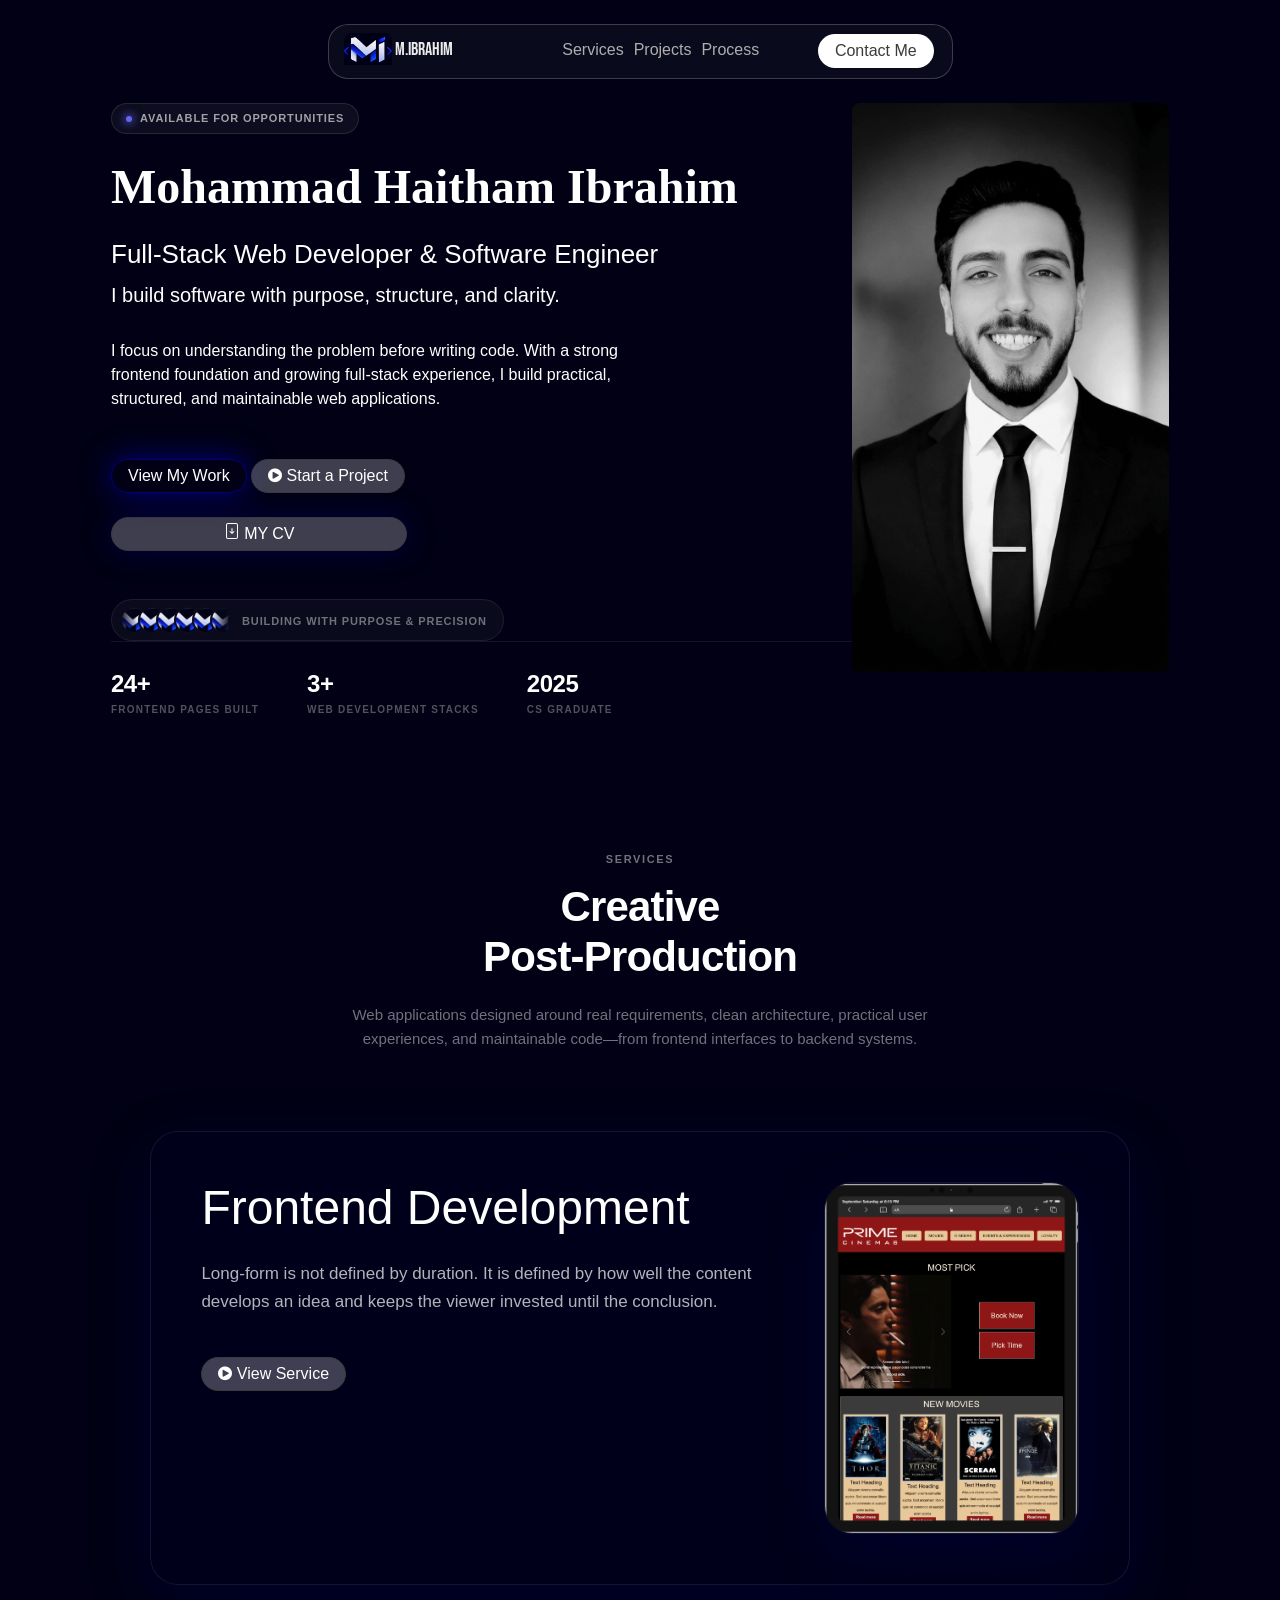
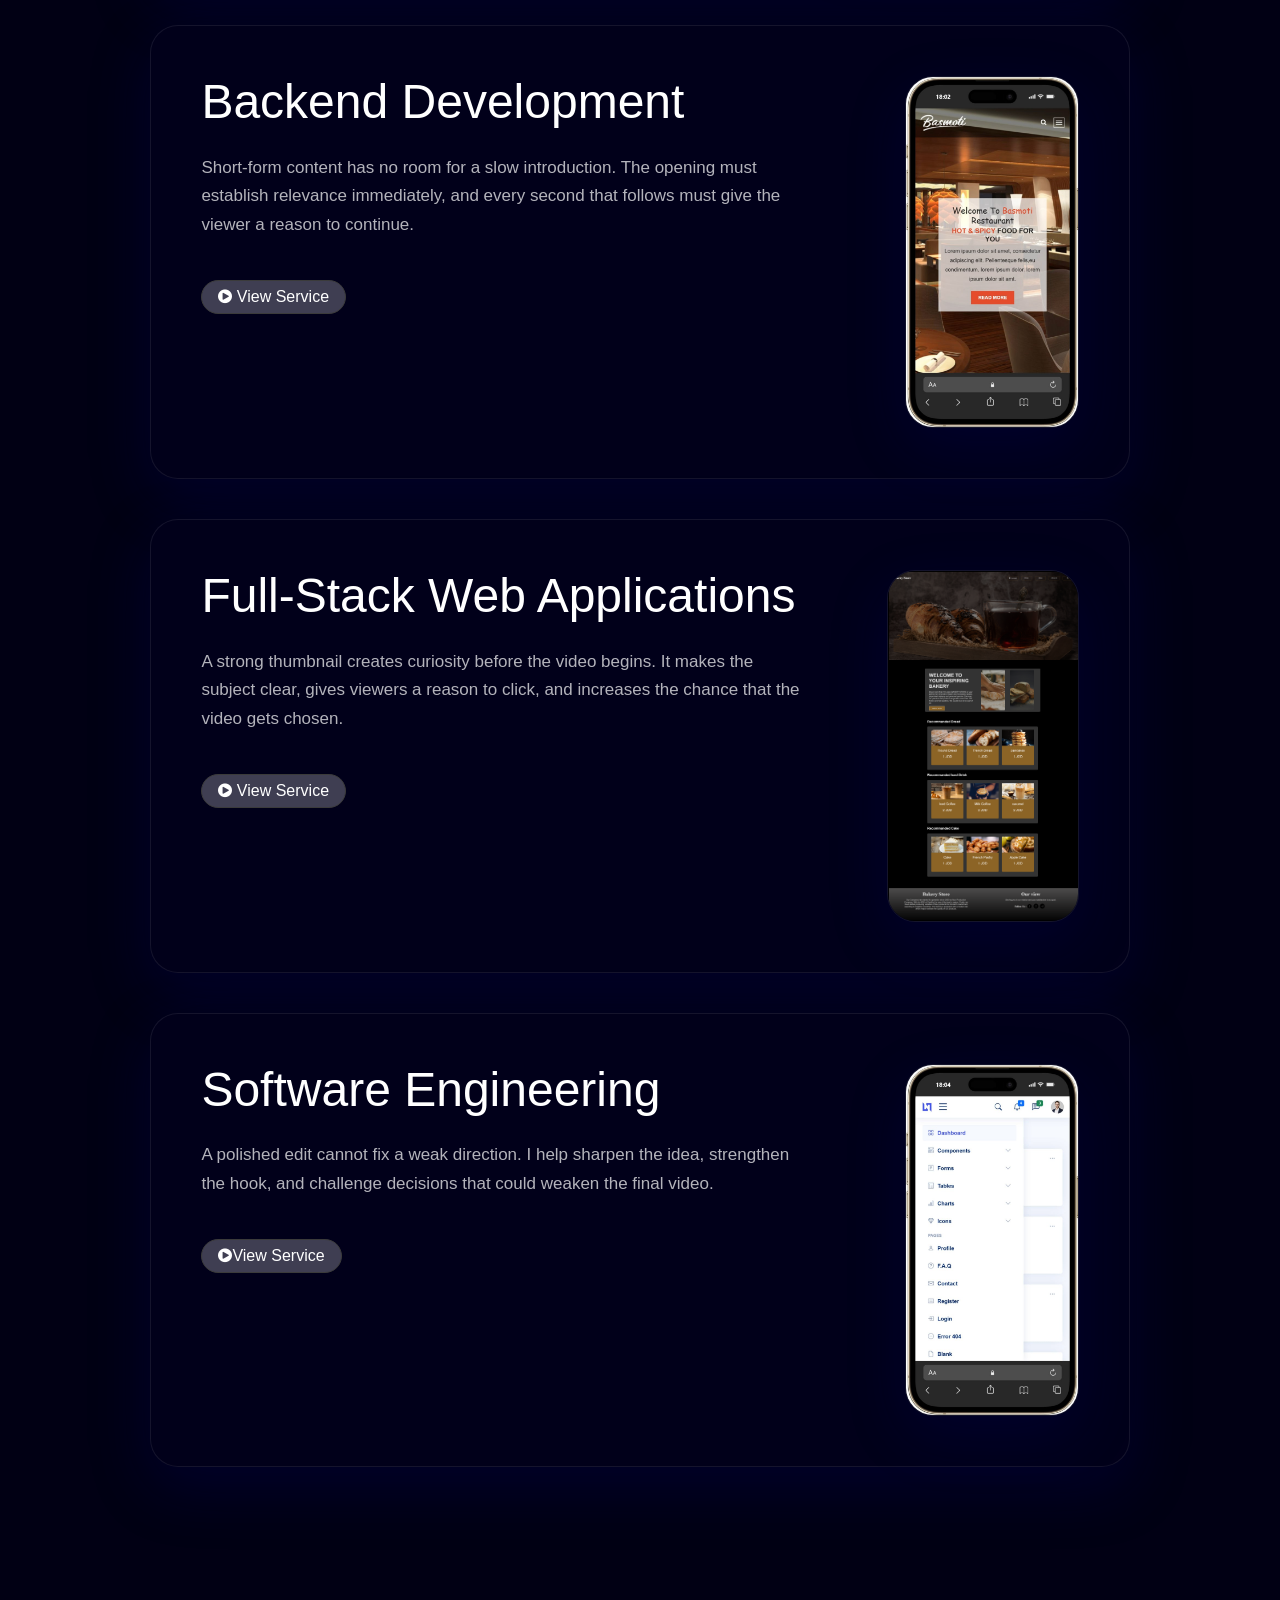
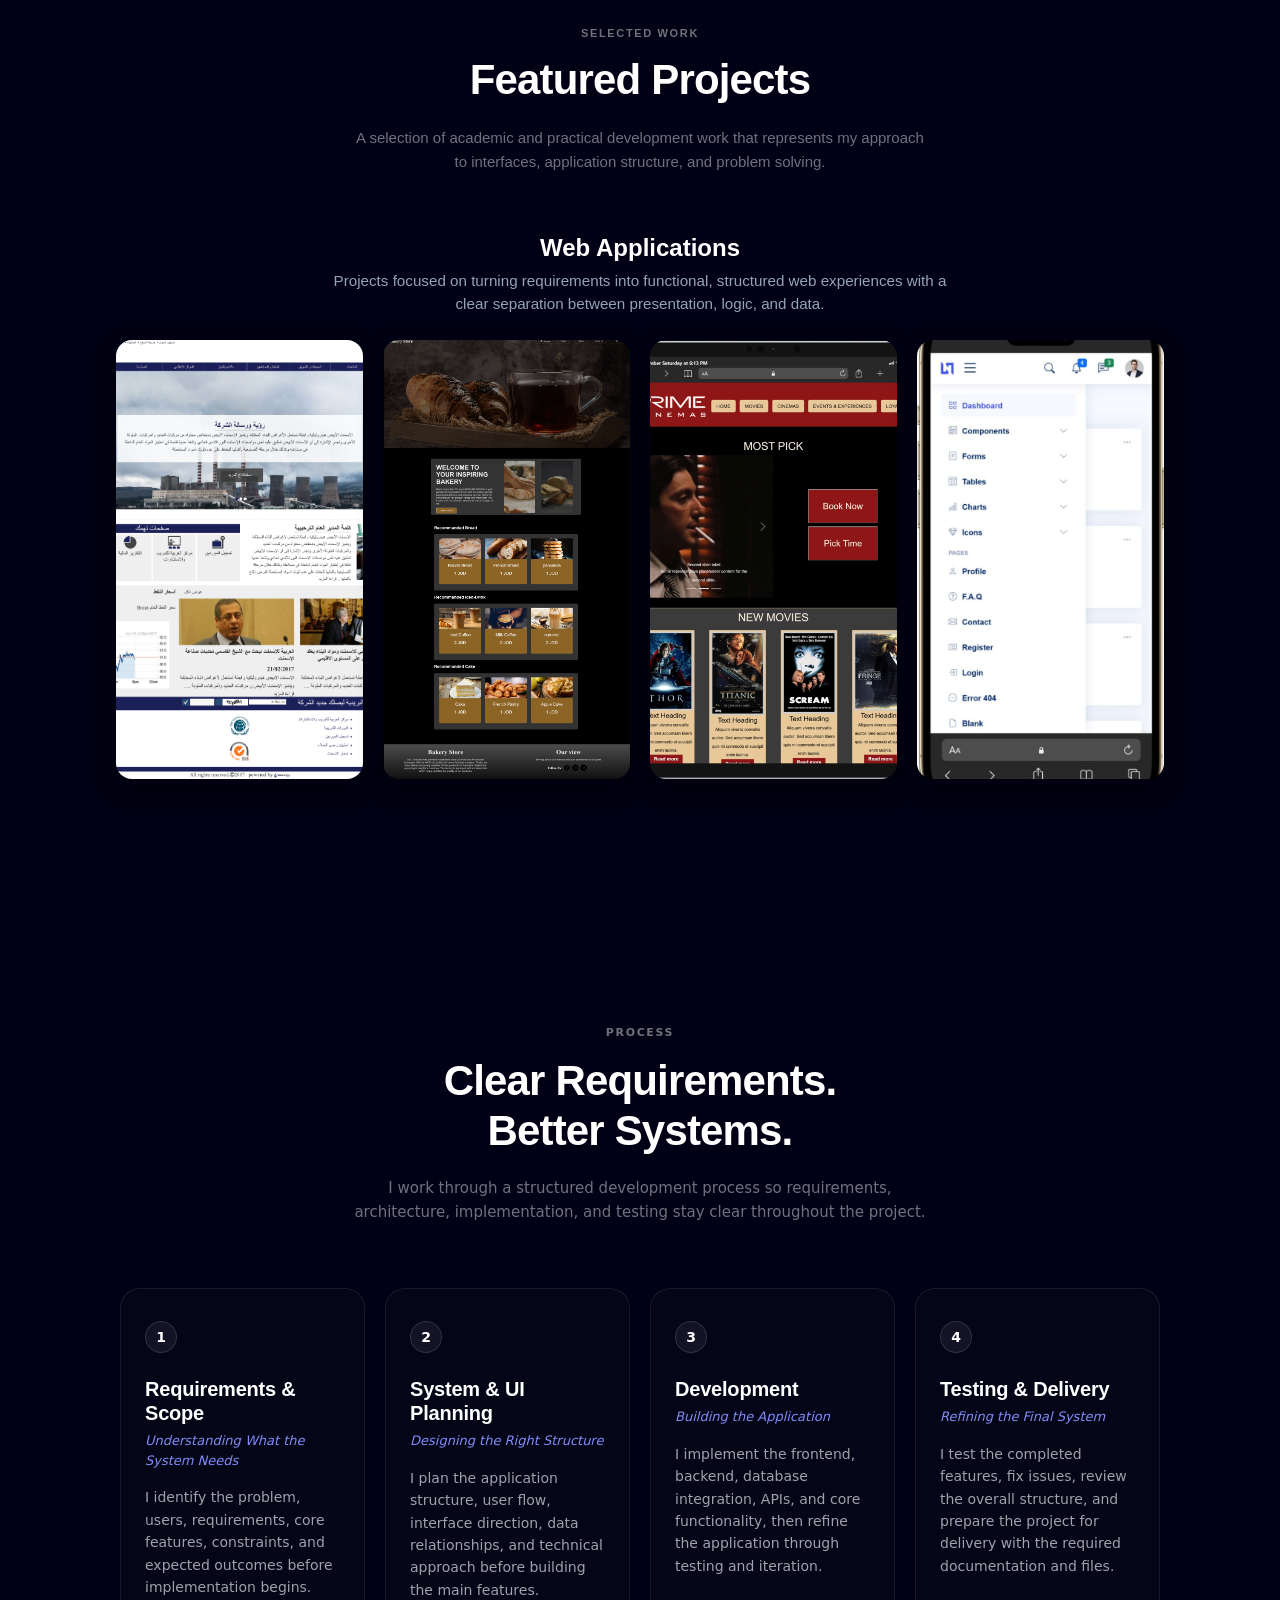
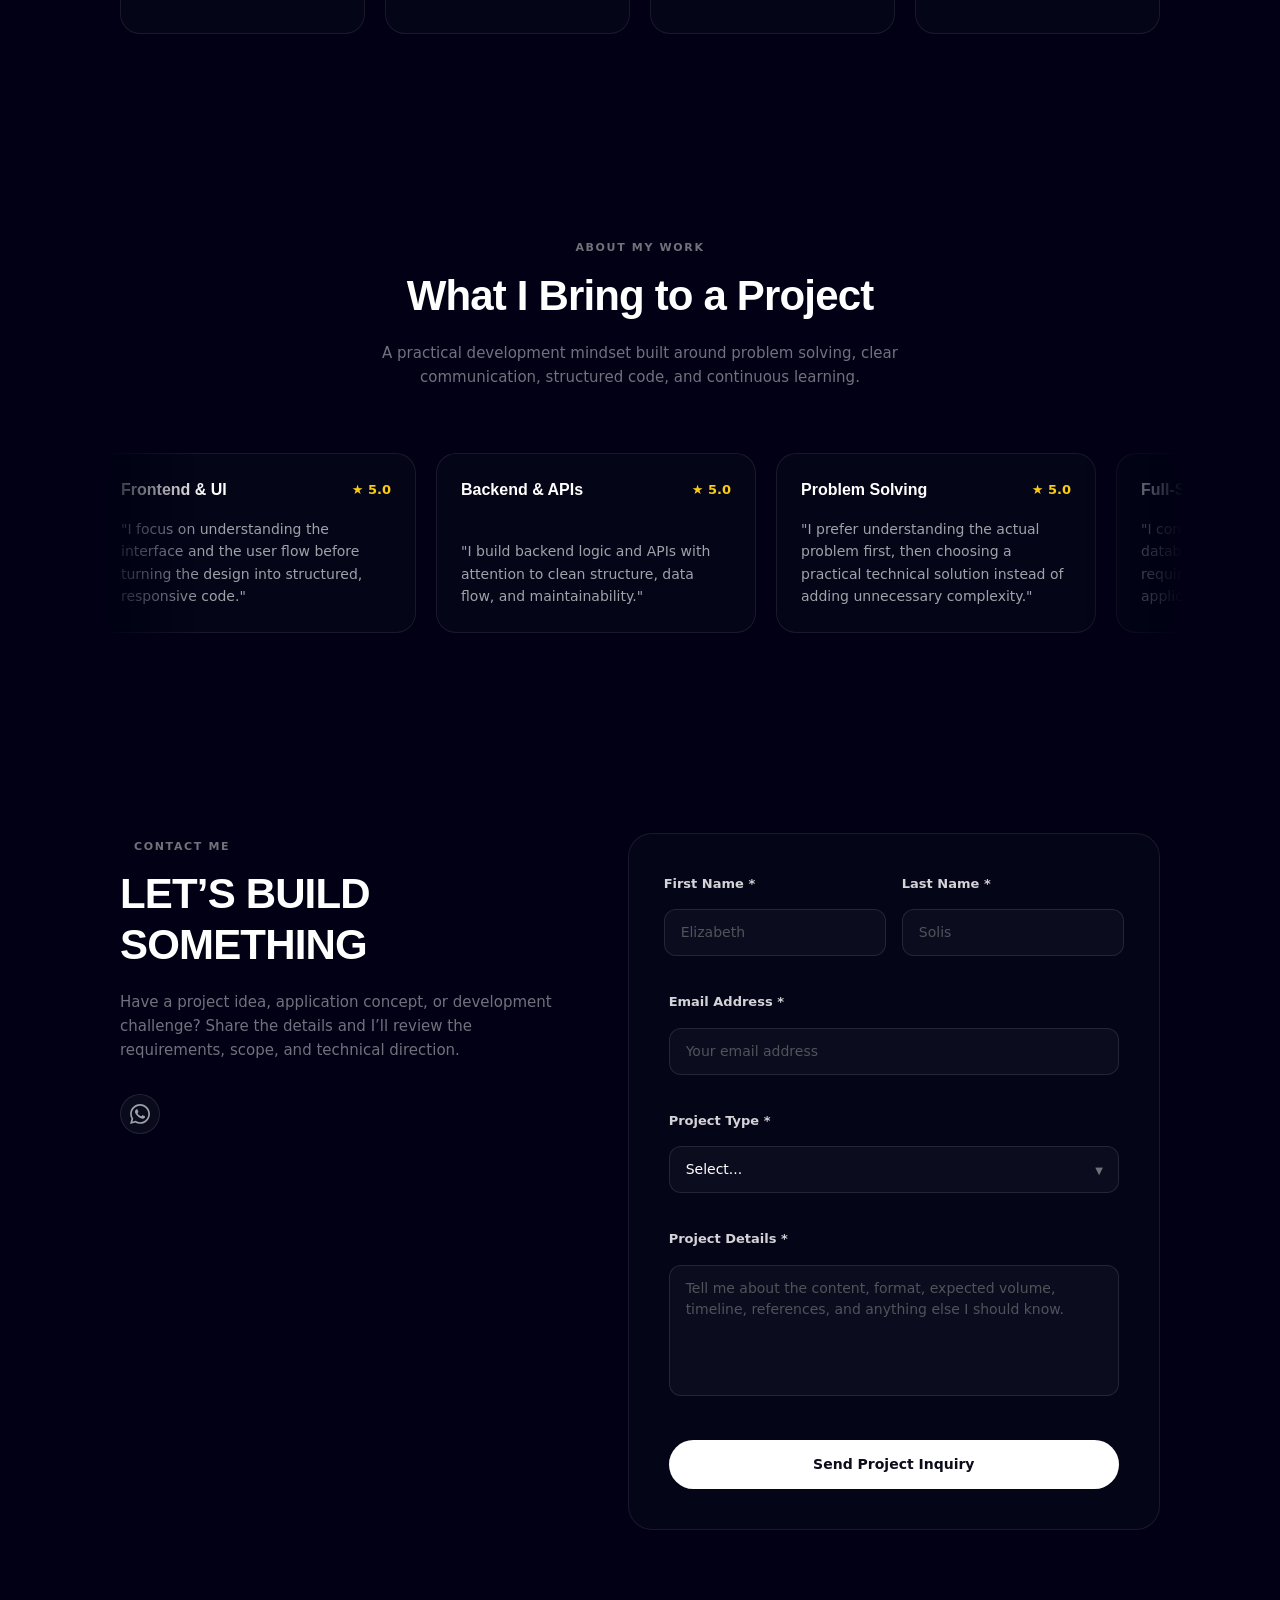
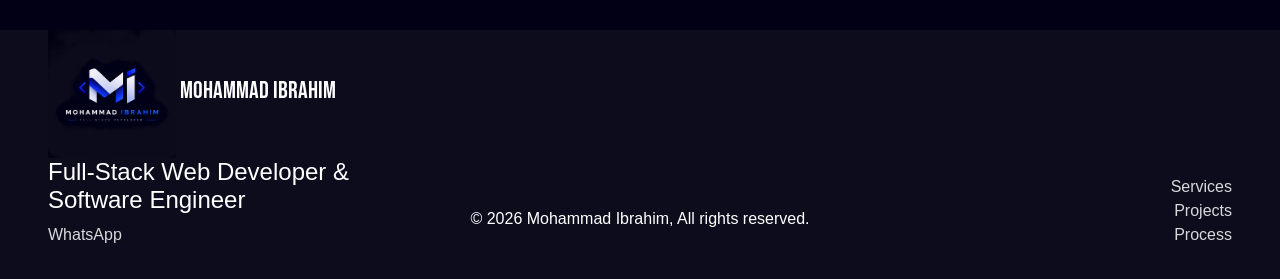
==== commit 7c3a78ec: "update the img and add the cv download button" ====
--- a/index.html
+++ b/index.html
@@ -75,6 +75,15 @@
                 <i class="fa fa-play-circle"></i> Start a Project
               </span>
             </a>
+            <a href="pdf/My_CV.pdf" download="Mohammad_Ibrahim_CV.pdf" class="download-btn">
+              <span class="btn light-btn" id="download-cv">
+                <svg xmlns="http://www.w3.org/2000/svg" width="16" height="16" fill="currentColor" class="bi bi-file-arrow-down" viewBox="0 0 16 16">
+                  <path d="M8 5a.5.5 0 0 1 .5.5v3.793l1.146-1.147a.5.5 0 0 1 .708.708l-2 2a.5.5 0 0 1-.708 0l-2-2a.5.5 0 1 1 .708-.708L7.5 9.293V5.5A.5.5 0 0 1 8 5"/>
+                  <path d="M4 0a2 2 0 0 0-2 2v12a2 2 0 0 0 2 2h8a2 2 0 0 0 2-2V2a2 2 0 0 0-2-2zm0 1h8a1 1 0 0 1 1 1v12a1 1 0 0 1-1 1H4a1 1 0 0 1-1-1V2a1 1 0 0 1 1-1"/>
+                </svg>
+                MY CV
+              </span>
+            </a>
           </div>
           <div class="social-proof-container">
             <!-- Avatar Stack (Left Side) -->
@@ -139,7 +148,7 @@
         </article>
         <article id="my-img">
           <div class="img-card">
-            <img src="img/me.png" alt="" />
+            <img src="img/me.jpg" alt="" />
           </div>
         </article>
       </section>
@@ -175,7 +184,7 @@
                 </div>
                 <div class="services-preview">
                   <div class="preview-card">
-                    <img src="img/img1.jpg" alt="Editing Workspace Preview" />
+                    <img src="img/cinema.png" alt="Editing Workspace Preview" />
                   </div>
                 </div>
               </div>
@@ -196,7 +205,7 @@
                 </div>
                 <div class="services-preview">
                   <div class="preview-card">
-                    <img src="img/img1.jpg" alt="Editing Workspace Preview" />
+                    <img src="img/returant.jpg" alt="Editing Workspace Preview" />
                   </div>
                 </div>
               </div>
@@ -217,7 +226,7 @@
                 </div>
                 <div class="services-preview">
                   <div class="preview-card">
-                    <img src="img/img1.jpg" alt="Editing Workspace Preview" />
+                    <img src="img/bakery.png" alt="Editing Workspace Preview" />
                   </div>
                 </div>
               </div>
@@ -237,7 +246,7 @@
                 </div>
                 <div class="services-preview">
                   <div class="preview-card">
-                    <img src="img/img1.jpg" alt="Editing Workspace Preview" />
+                    <img src="img/admin.jpg" alt="Editing Workspace Preview" />
                   </div>
                 </div>
               </div>
@@ -271,28 +280,28 @@
               <!-- Project Card 1 -->
               <div class="project-card">
                 <div class="card-media">
-                  <img src="img/img1.jpg" alt="Talking-Head Project Preview" />
+                  <img src="img/web2.png" alt="Talking-Head Project Preview" />
                 </div>
               </div>
 
               <!-- Project Card 2 -->
               <div class="project-card">
                 <div class="card-media">
-                  <img src="img/img1.jpg" alt="Talking-Head Project Preview" />
+                  <img src="img/bakery.png" alt="Talking-Head Project Preview" />
                 </div>
               </div>
 
               <!-- Project Card 3 -->
               <div class="project-card">
                 <div class="card-media">
-                  <img src="img/img1.jpg" alt="Talking-Head Project Preview" />
+                  <img src="img/cinema.png" alt="Talking-Head Project Preview" />
                 </div>
               </div>
 
               <!-- Project Card 4 -->
               <div class="project-card">
                 <div class="card-media">
-                  <img src="img/img1.jpg" alt="Talking-Head Project Preview" />
+                  <img src="img/admin.jpg" alt="Talking-Head Project Preview" />
                 </div>
               </div>
             </div>
@@ -474,7 +483,7 @@
                   href="https://facebook.com"
                   target="_blank"
                   aria-label="Facebook"
-                  class="social-icon"
+                  class="social-icon display-none"
                 >
                   <svg
                     width="20"
@@ -492,7 +501,7 @@
                   href="https://instagram.com"
                   target="_blank"
                   aria-label="Instagram"
-                  class="social-icon"
+                  class="social-icon display-none"
                 >
                   <svg
                     width="20"
@@ -505,28 +514,30 @@
                     />
                   </svg>
                 </a>
-                <a
-                  href="https://whatsapp.com"
-                  target="_blank"
-                  aria-label="WhatsApp"
-                  class="social-icon"
-                >
-                  <svg
-                    width="20"
-                    height="20"
-                    viewBox="0 0 24 24"
-                    fill="currentColor"
-                  >
-                    <path
-                      d="M.057 24l1.687-6.163c-1.041-1.804-1.588-3.849-1.587-5.946.003-6.556 5.338-11.891 11.893-11.891 3.181.001 6.167 1.24 8.413 3.488 2.245 2.248 3.481 5.236 3.48 8.414-.003 6.557-5.338 11.892-11.893 11.892-1.99-.001-3.951-.5-5.688-1.448l-6.305 1.654zm6.597-3.807c1.676.995 3.276 1.591 5.392 1.592 5.448 0 9.886-4.434 9.889-9.885.002-5.462-4.415-9.89-9.881-9.892-5.452 0-9.887 4.434-9.889 9.884-.001 2.225.651 3.891 1.746 5.634l-.999 3.648 3.742-.981zm11.387-5.464c-.074-.124-.272-.198-.57-.347-.297-.149-1.758-.868-2.031-.967-.272-.099-.47-.149-.669.149-.198.297-.768.967-.941 1.165-.173.198-.347.223-.644.074-.297-.149-1.255-.462-2.39-1.475-.883-.788-1.48-1.761-1.653-2.059-.173-.297-.018-.458.13-.606.134-.133.297-.347.446-.521.151-.172.2-.296.3-.495.099-.198.05-.372-.025-.521-.075-.148-.669-1.611-.916-2.206-.242-.579-.487-.501-.669-.51l-.57-.01c-.198 0-.52.074-.792.372s-1.04 1.016-1.04 2.479 1.065 2.876 1.213 3.074c.149.198 2.095 3.2 5.076 4.487.709.306 1.263.489 1.694.626.712.226 1.36.194 1.872.118.571-.085 1.758-.719 2.006-1.413.248-.695.248-1.29.173-1.414z"
-                    />
-                  </svg>
-                </a>
+<a
+  href="https://wa.me/962789788274"
+  target="_blank"
+  rel="noopener noreferrer"
+  aria-label="WhatsApp"
+  class="social-icon"
+>
+  <svg
+    width="20"
+    height="20"
+    viewBox="0 0 24 24"
+    fill="currentColor"
+  >
+    <path
+      d="M.057 24l1.687-6.163c-1.041-1.804-1.588-3.849-1.587-5.946.003-6.556 5.338-11.891 11.893-11.891 3.181.001 6.167 1.24 8.413 3.488 2.245 2.248 3.481 5.236 3.48 8.414-.003 6.557-5.338 11.892-11.893 11.892-1.99-.001-3.951-.5-5.688-1.448l-6.305 1.654zm6.597-3.807c1.676.995 3.276 1.591 5.392 1.592 5.448 0 9.886-4.434 9.889-9.885.002-5.462-4.415-9.89-9.881-9.892-5.452 0-9.887 4.434-9.889 9.884-.001 2.225.651 3.891 1.746 5.634l-.999 3.648 3.742-.981zm11.387-5.464c-.074-.124-.272-.198-.57-.347-.297-.149-1.758-.868-2.031-.967-.272-.099-.47-.149-.669.149-.198.297-.768.967-.941 1.165-.173.198-.347.223-.644.074-.297-.149-1.255-.462-2.39-1.475-.883-.788-1.48-1.761-1.653-2.059-.173-.297-.018-.458.13-.606.134-.133.297-.347.446-.521.151-.172.2-.296.3-.495.099-.198.05-.372-.025-.521-.075-.148-.669-1.611-.916-2.206-.242-.579-.487-.501-.669-.51l-.57-.01c-.198 0-.52.074-.792.372s-1.04 1.016-1.04 2.479 1.065 2.876 1.213 3.074c.149.198 2.095 3.2 5.076 4.487.709.306 1.263.489 1.694.626.712.226 1.36.194 1.872.118.571-.085 1.758-.719 2.006-1.413.248-.695.248-1.29.173-1.414z"
+    />
+  </svg>
+</a>
+
                 <a
                   href="https://telegram.org"
                   target="_blank"
                   aria-label="Telegram"
-                  class="social-icon"
+                  class="social-icon display-none"
                 >
                   <svg
                     width="20"
@@ -631,10 +642,10 @@
         </div>
         <div>
           <ul>
-            <li><a href="">Gmail</a></li>
-            <li><a href="">Instagram</a></li>
-            <li><a href="">WhatsApp</a></li>
-            <li><a href="">Telegram</a></li>
+            <li  class="display-none" ><a href="">Gmail</a></li>
+            <li  class="display-none" ><a href="">Instagram</a></li>
+            <li><a  href="https://wa.me/962789788274" target="_blank">WhatsApp</a></li>
+            <li class="display-none"><a href="">Telegram</a></li>
           </ul>
         </div>
       </section>
--- a/css/style.css
+++ b/css/style.css
@@ -30,6 +30,14 @@
   margin: 1.5rem auto;
   padding: 0.5rem 0 0 0;
   border-radius: 20px;
+}
+a{
+  color: inherit;
+  text-decoration: none;
+}
+a:hover{
+  text-decoration: none;
+  color: inherit;
 }
 #logo-div {
   max-width: 27%;
@@ -188,7 +196,7 @@
 }
 .dark-btn {
   background-color: #010014;
-  box-shadow: 0 0 50px #02007d;
+  box-shadow: 0 0 30px #02007d;
   color: #fff;
   border: 1px solid #02007d;
 }
@@ -200,7 +208,19 @@
   color: #fff;
   border: 1px solid rgb(59, 59, 59);
 }
-
+#download-cv{
+  display: block;
+  width: 40%;
+  margin: 1.5rem 0;
+  align-items: center;
+  text-align: center;
+  box-shadow: 0 0 30px #02007d73;
+
+}
+#download-cv:hover{
+  background-color: #5f5f63c3;
+  box-shadow: 0 0 50px #02007d;
+}
 /* Container Wrapper */
 .social-proof-container {
   display: inline-flex;
@@ -1446,3 +1466,7 @@
 #navbarNav.active {
   display: block; 
 }
+
+.display-none{
+  display: none;
+}
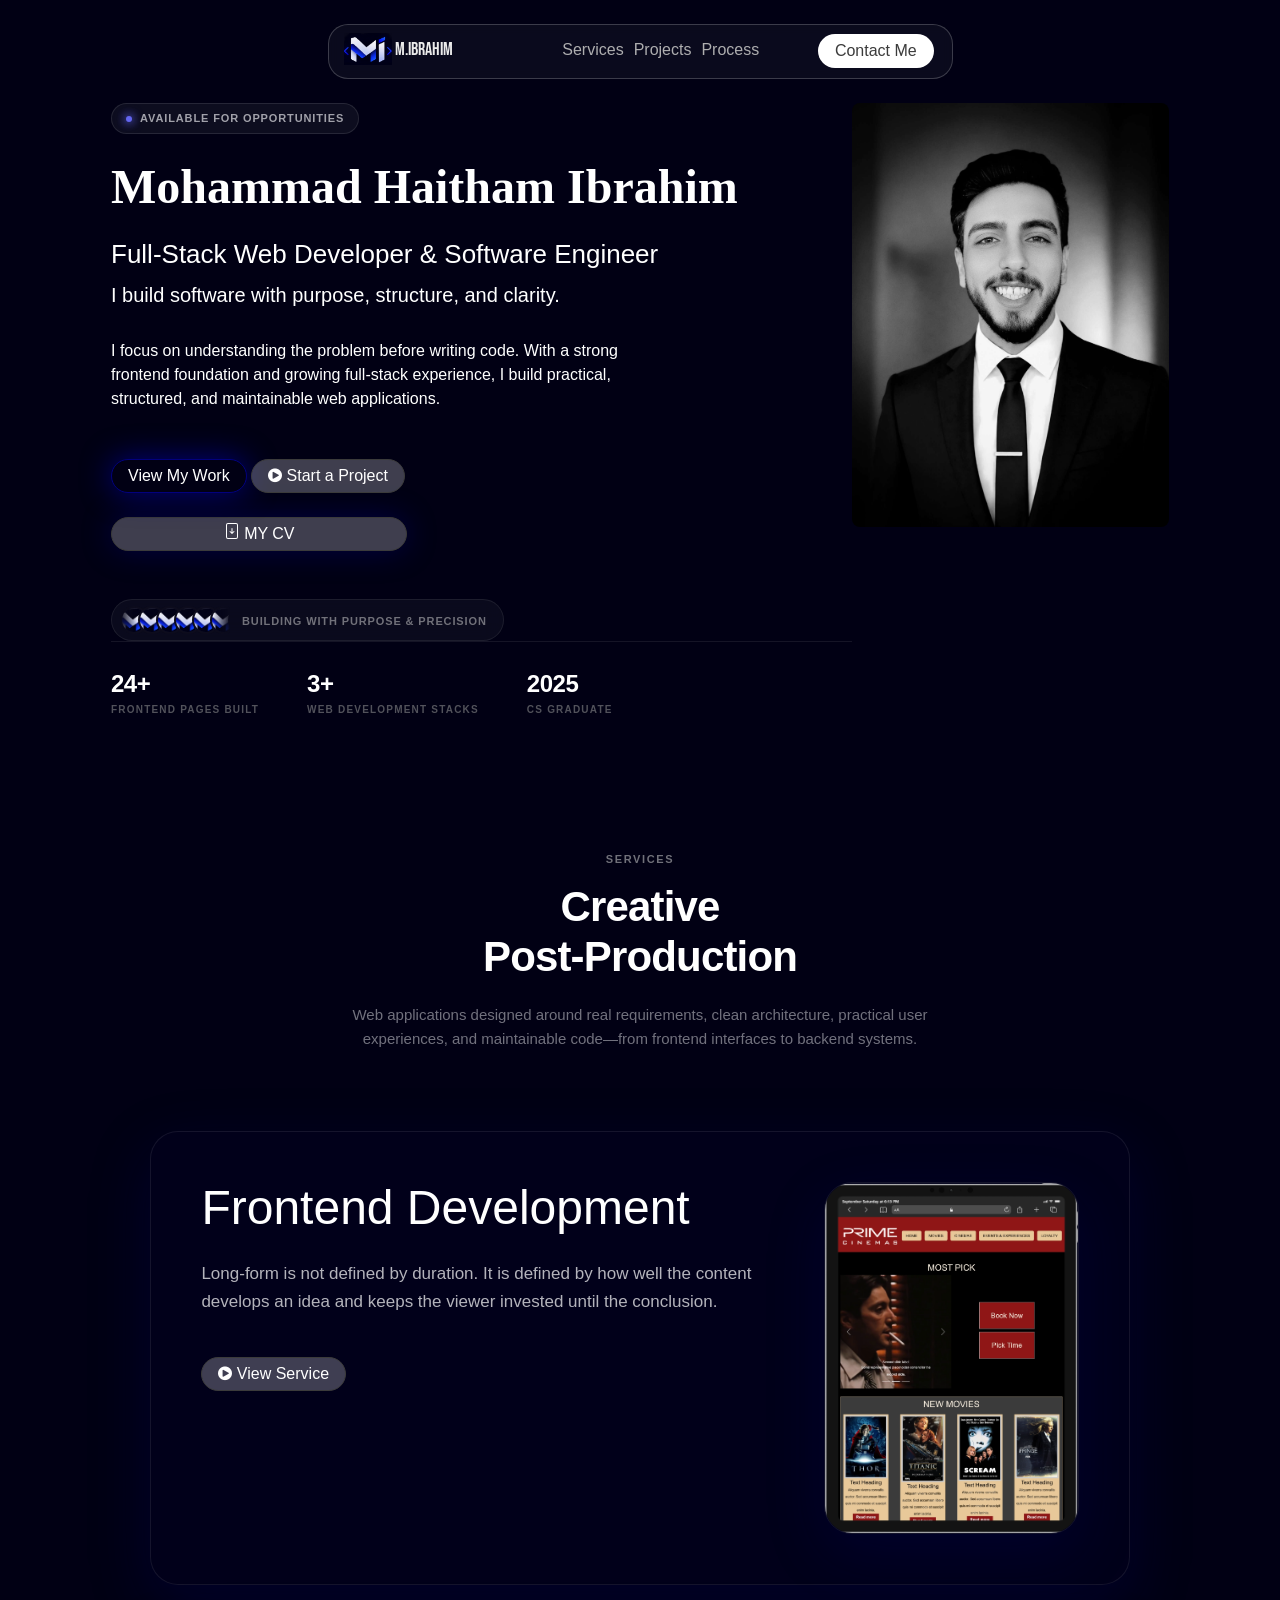
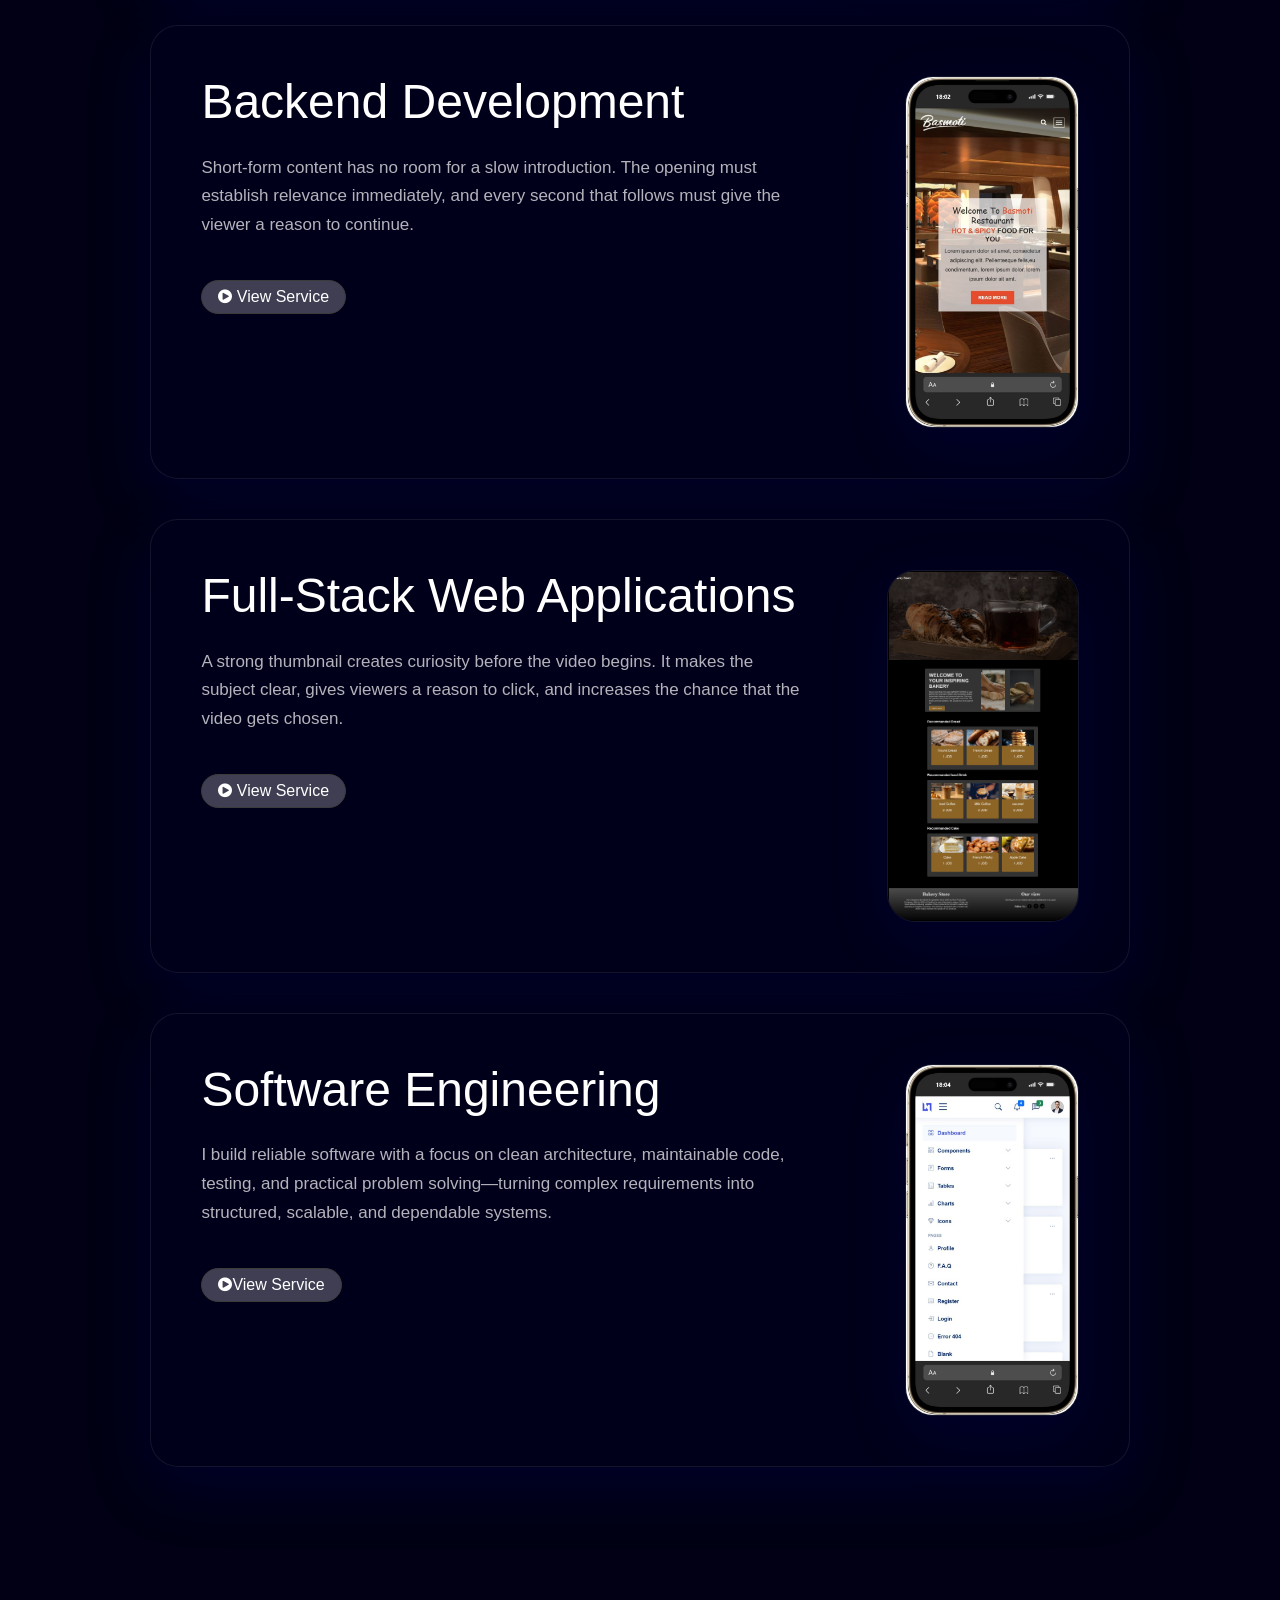
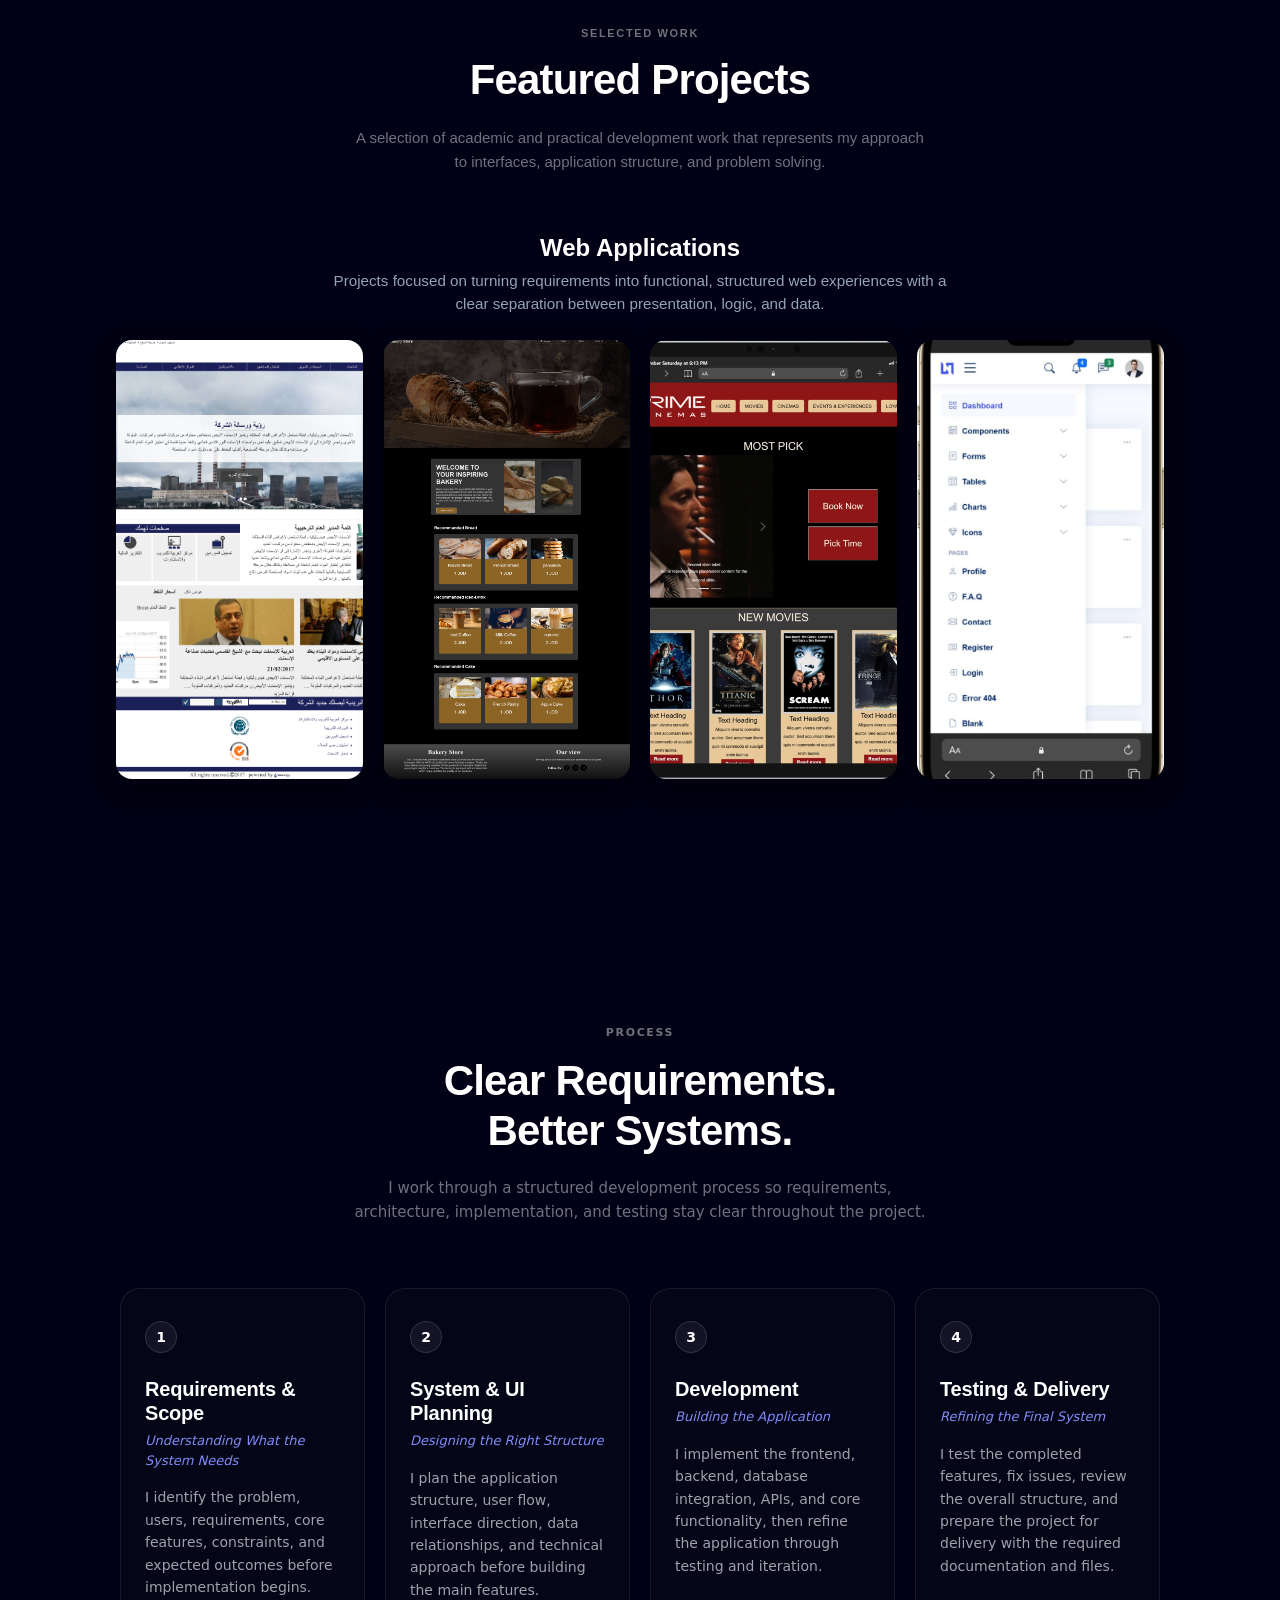
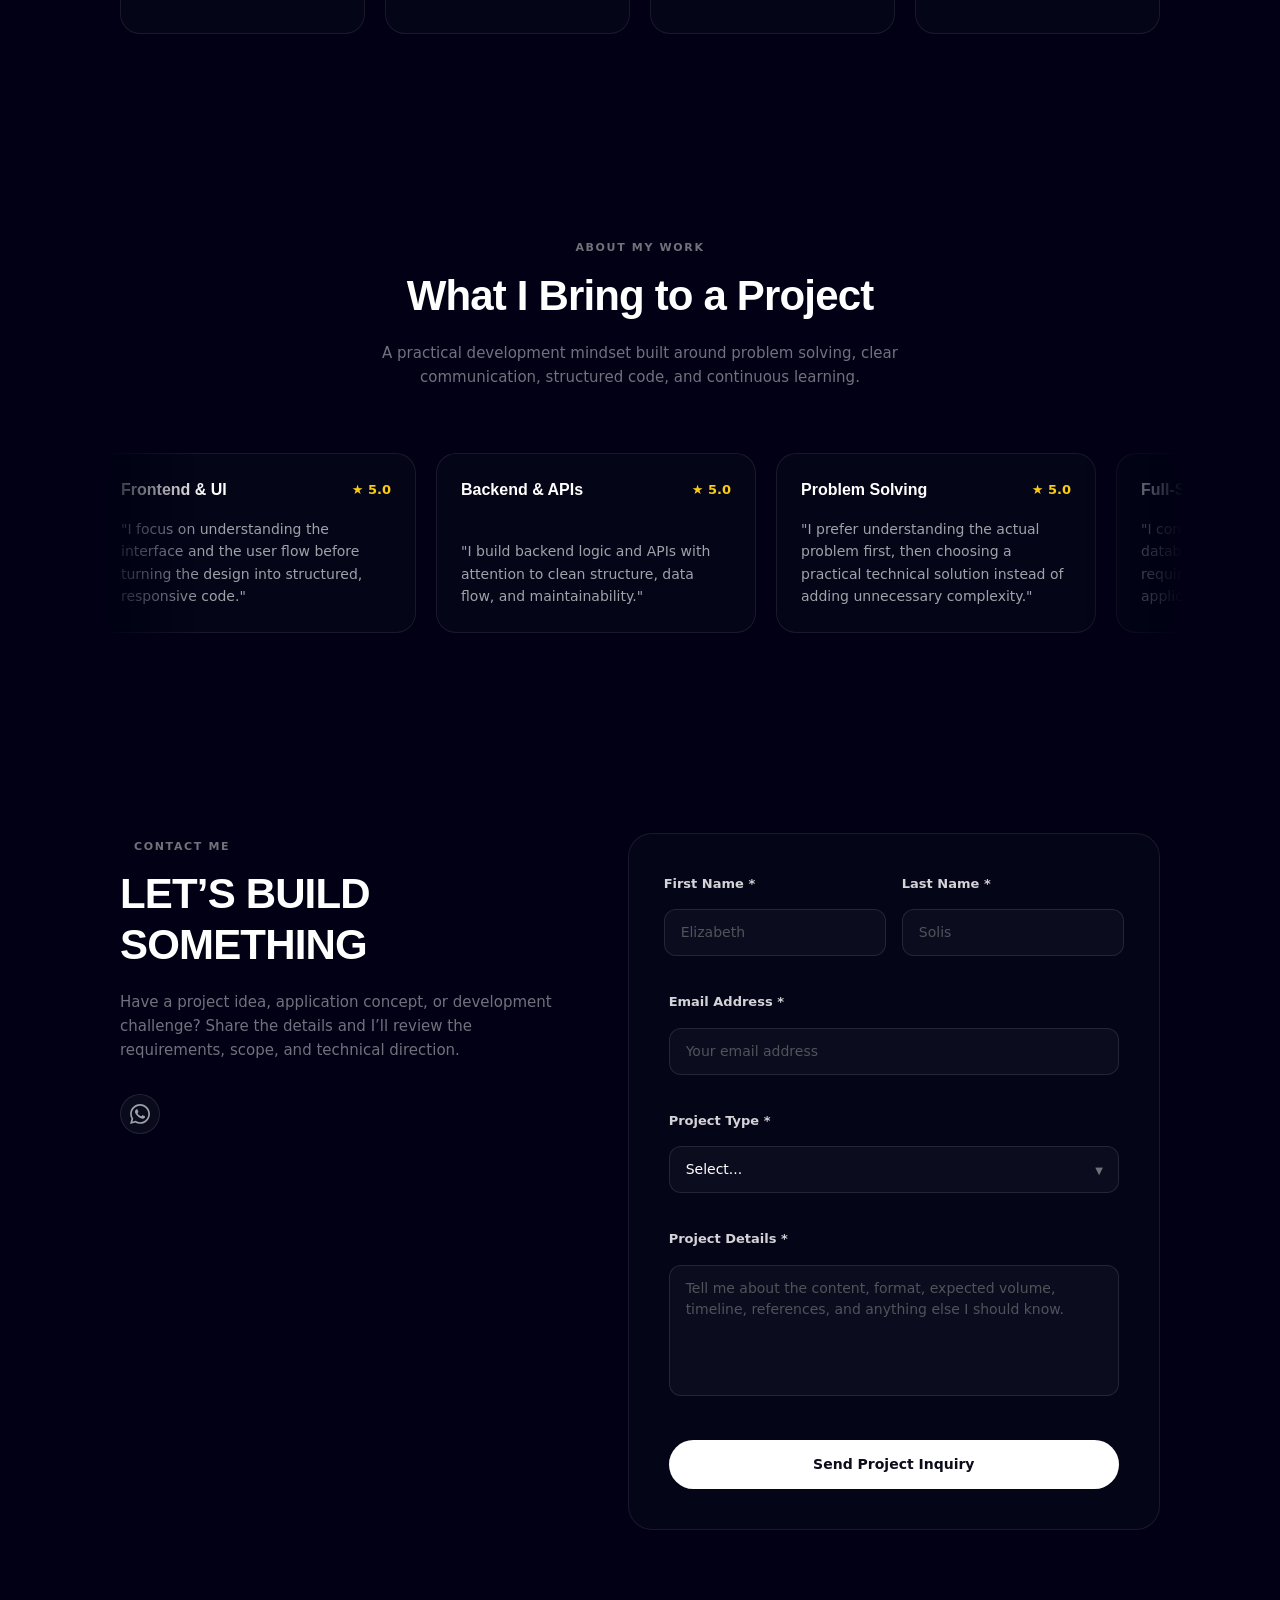
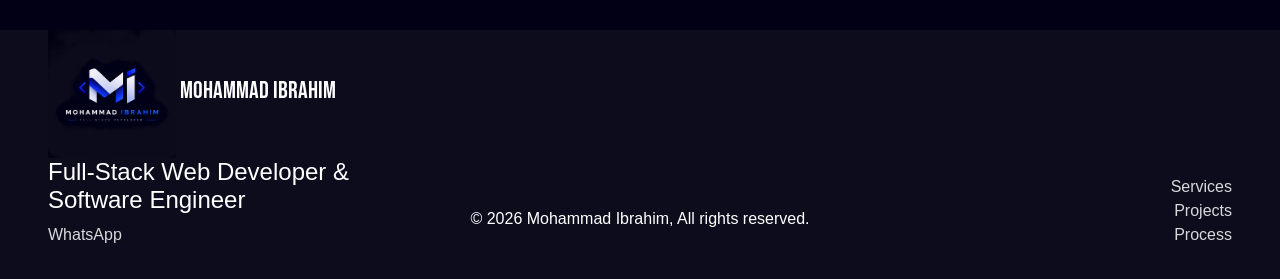
==== commit c98ecc68: "update the softwere card contant" ====
--- a/index.html
+++ b/index.html
@@ -236,9 +236,7 @@
                 <div class="card-container">
                   <h3>Software Engineering</h3>
                   <p>
-                    A polished edit cannot fix a weak direction. I help sharpen
-                    the idea, strengthen the hook, and challenge decisions that
-                    could weaken the final video.
+                    I build reliable software with a focus on clean architecture, maintainable code, testing, and practical problem solving—turning complex requirements into structured, scalable, and dependable systems.
                   </p>
                   <a href="#contact" class="btn light-btn">
                     <i class="fa fa-play-circle"></i>View Service</a
--- a/css/style.css
+++ b/css/style.css
@@ -31,11 +31,11 @@
   padding: 0.5rem 0 0 0;
   border-radius: 20px;
 }
-a{
+a {
   color: inherit;
   text-decoration: none;
 }
-a:hover{
+a:hover {
   text-decoration: none;
   color: inherit;
 }
@@ -78,7 +78,6 @@
 #call-div {
   width: 20%;
 }
-
 
 .btn {
   border-radius: 30px;
@@ -208,16 +207,15 @@
   color: #fff;
   border: 1px solid rgb(59, 59, 59);
 }
-#download-cv{
+#download-cv {
   display: block;
   width: 40%;
   margin: 1.5rem 0;
   align-items: center;
   text-align: center;
   box-shadow: 0 0 30px #02007d73;
-
-}
-#download-cv:hover{
+}
+#download-cv:hover {
   background-color: #5f5f63c3;
   box-shadow: 0 0 50px #02007d;
 }
@@ -1195,7 +1193,6 @@
   z-index: 10;
 }
 
-
 /*  */
 
 .navbar-brand span {
@@ -1216,18 +1213,18 @@
   border-radius: 30px;
   padding: 6px 20px;
 }
-.burgerMenu{
+.burgerMenu {
   width: 24px;
   height: 16px;
   background-color: white;
   margin-bottom: 8px;
 }
-#for-aside{
-    width: 26px;
-    height: 33px;
-    display: flex;
-    flex-direction: column;
-    margin-left: 26px;
+#for-aside {
+  width: 26px;
+  height: 33px;
+  display: flex;
+  flex-direction: column;
+  margin-left: 26px;
 }
 /* ==========================================
    Mobile Media Queries (Above Services)
@@ -1239,7 +1236,6 @@
     padding: 0 10px;
   }
 
-  
   .call-div {
     text-align: center;
   }
@@ -1318,7 +1314,6 @@
     padding: 0 10px;
   }
 
-  
   .call-div {
     text-align: center;
   }
@@ -1338,13 +1333,13 @@
   #my-img {
     width: 100%;
   }
-  #my-img img{
+  #my-img img {
     width: 300px;
     height: 300px;
     border-radius: 150px;
     margin: 0 auto;
   }
-  .img-card{
+  .img-card {
     text-align: center;
   }
   #my-name {
@@ -1399,60 +1394,61 @@
   }
 }
 @media (max-width: 800px) {
-  #logo-div{
+  #logo-div {
     max-width: 27%;
   }
-  #navbarNav{
+  #navbarNav {
     display: flex;
   }
   #call-div {
     display: none;
   }
-  .navbar-nav{
+  .navbar-nav {
     display: none;
   }
-  footer{
+  footer {
     display: grid;
-    grid-template-columns: repeat(1,1fr);
-  }
-  #third-section-footer ul{
+    grid-template-columns: repeat(1, 1fr);
+  }
+  #third-section-footer ul {
     text-align: center;
     display: flex;
     justify-content: center;
   }
-  .service-item{
+  .service-item {
     display: block;
   }
 }
 @media (max-width: 500px) {
-  #logo-div{
-        max-width: 27%;
-  }
-  #navbarNav{
+  #logo-div {
+    max-width: 27%;
+  }
+  #navbarNav {
     display: flex;
   }
-  #menu-div,#call-div {
+  #menu-div,
+  #call-div {
     display: none;
   }
-  .navbar-nav{
+  .navbar-nav {
     display: none;
   }
-  footer{
+  footer {
     display: grid;
-    grid-template-columns: repeat(1,1fr);
-  }
-  footer span{
+    grid-template-columns: repeat(1, 1fr);
+  }
+  footer span {
     font-size: 1.1rem;
   }
-  #third-section-footer ul{
+  #third-section-footer ul {
     text-align: center;
     display: flex;
     justify-content: center;
   }
-  .service-item{
+  .service-item {
     display: block;
   }
-  #menu-div{
+  #menu-div {
     display: block;
   }
 }
@@ -1464,9 +1460,9 @@
 
 /* Show it when the active class is injected by JS */
 #navbarNav.active {
-  display: block; 
-}
-
-.display-none{
+  display: block;
+}
+
+.display-none {
   display: none;
-}+}
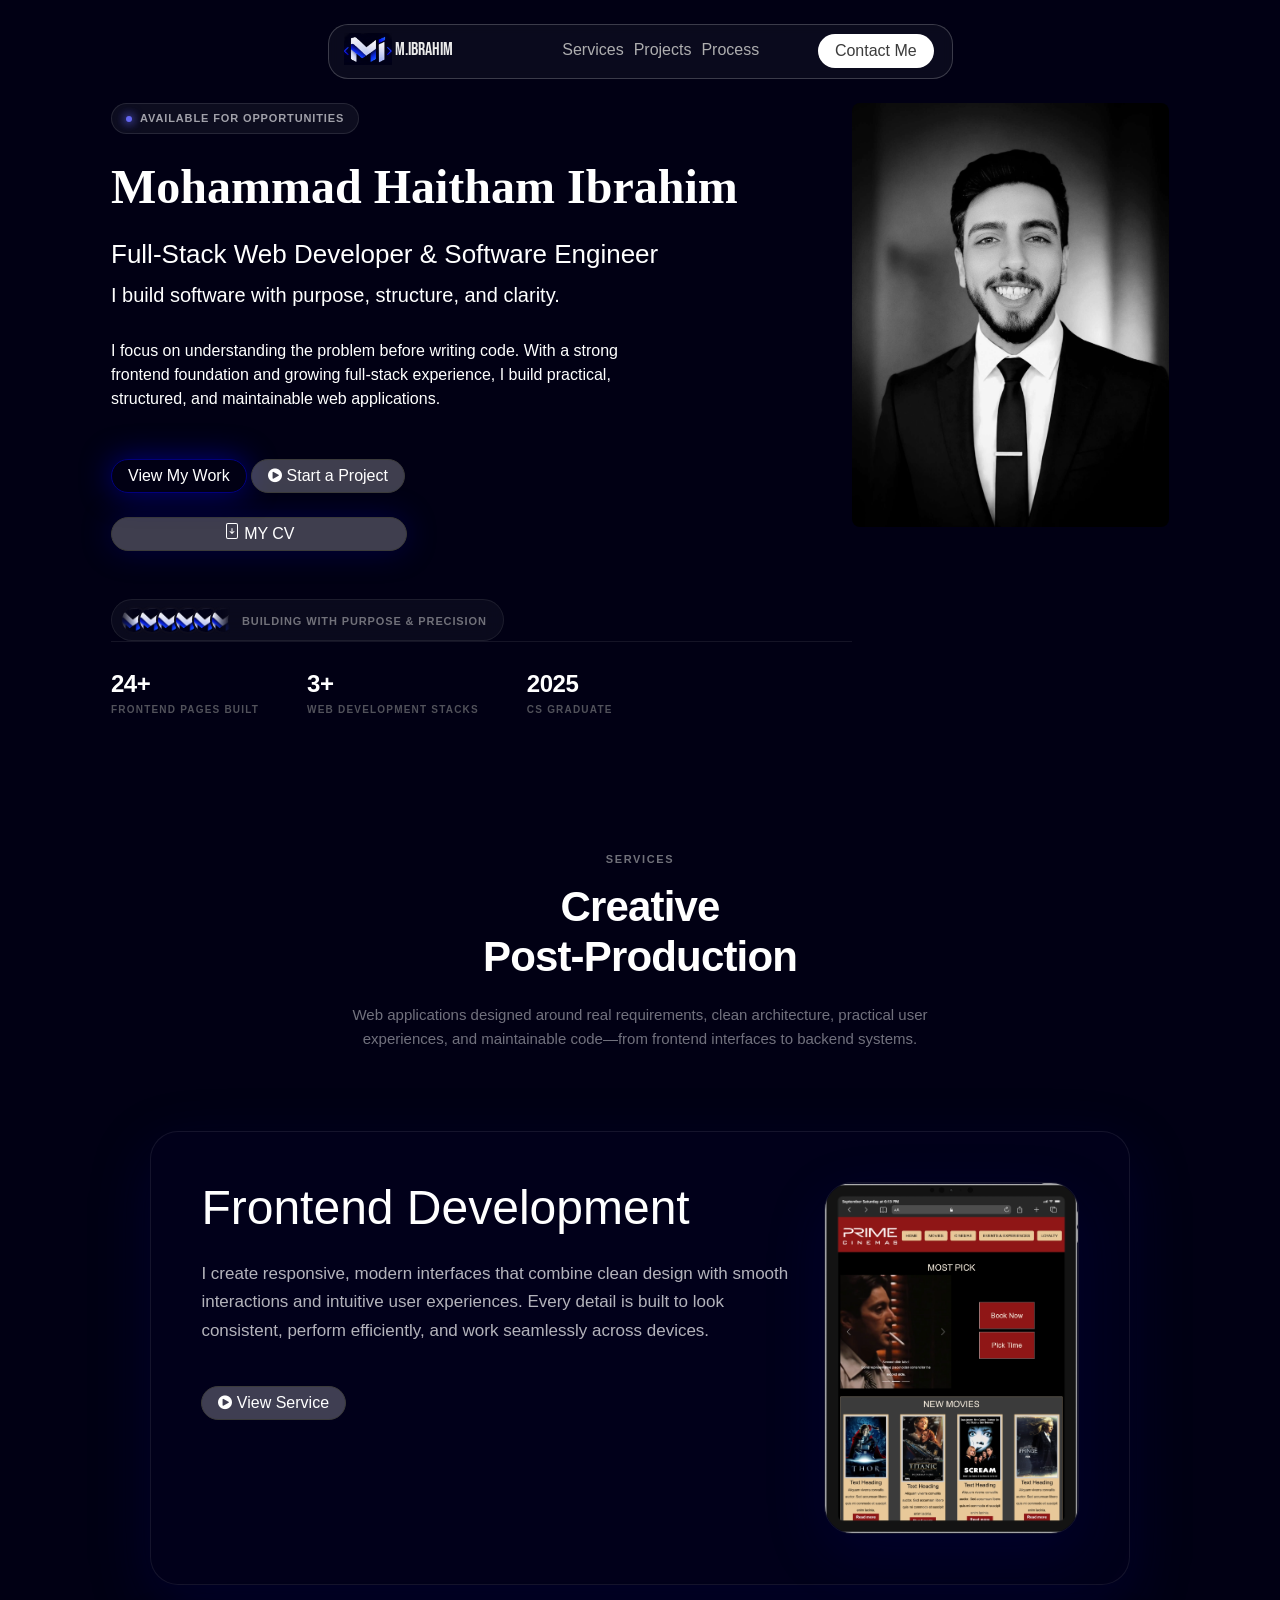
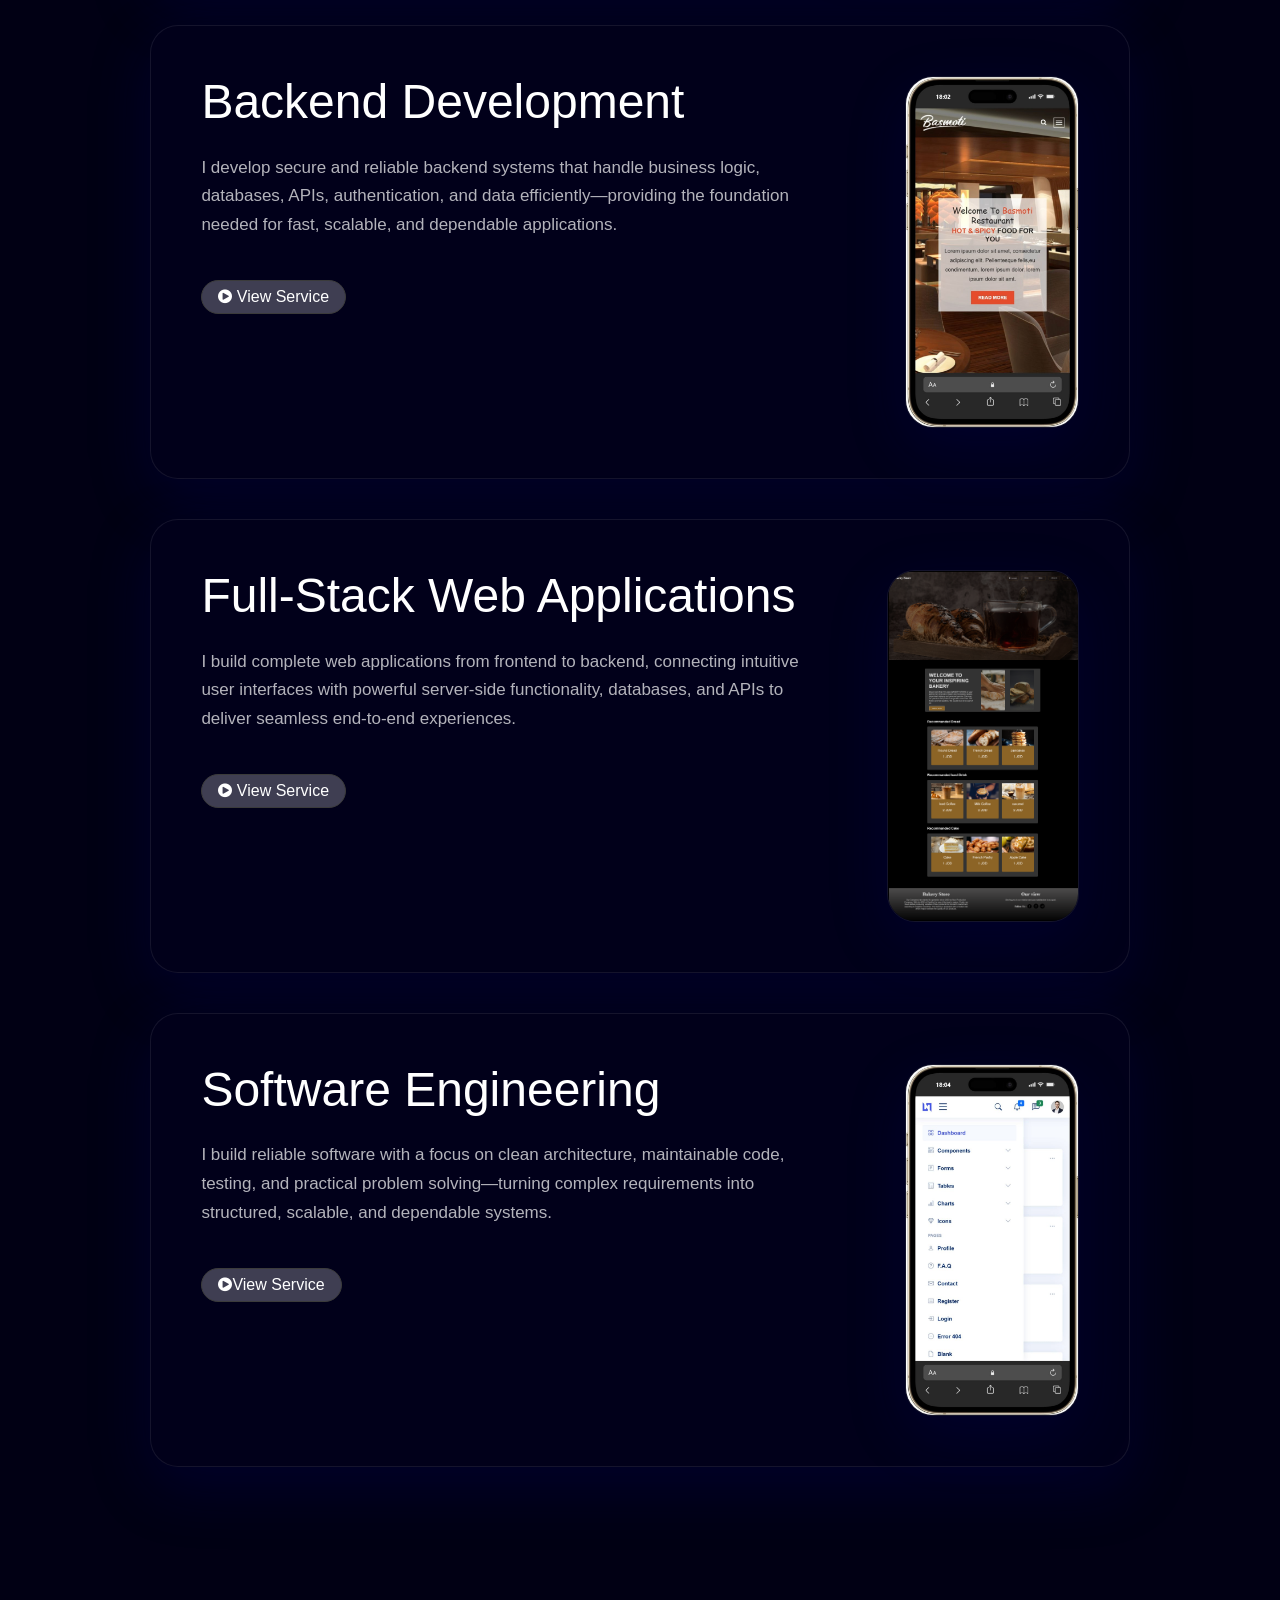
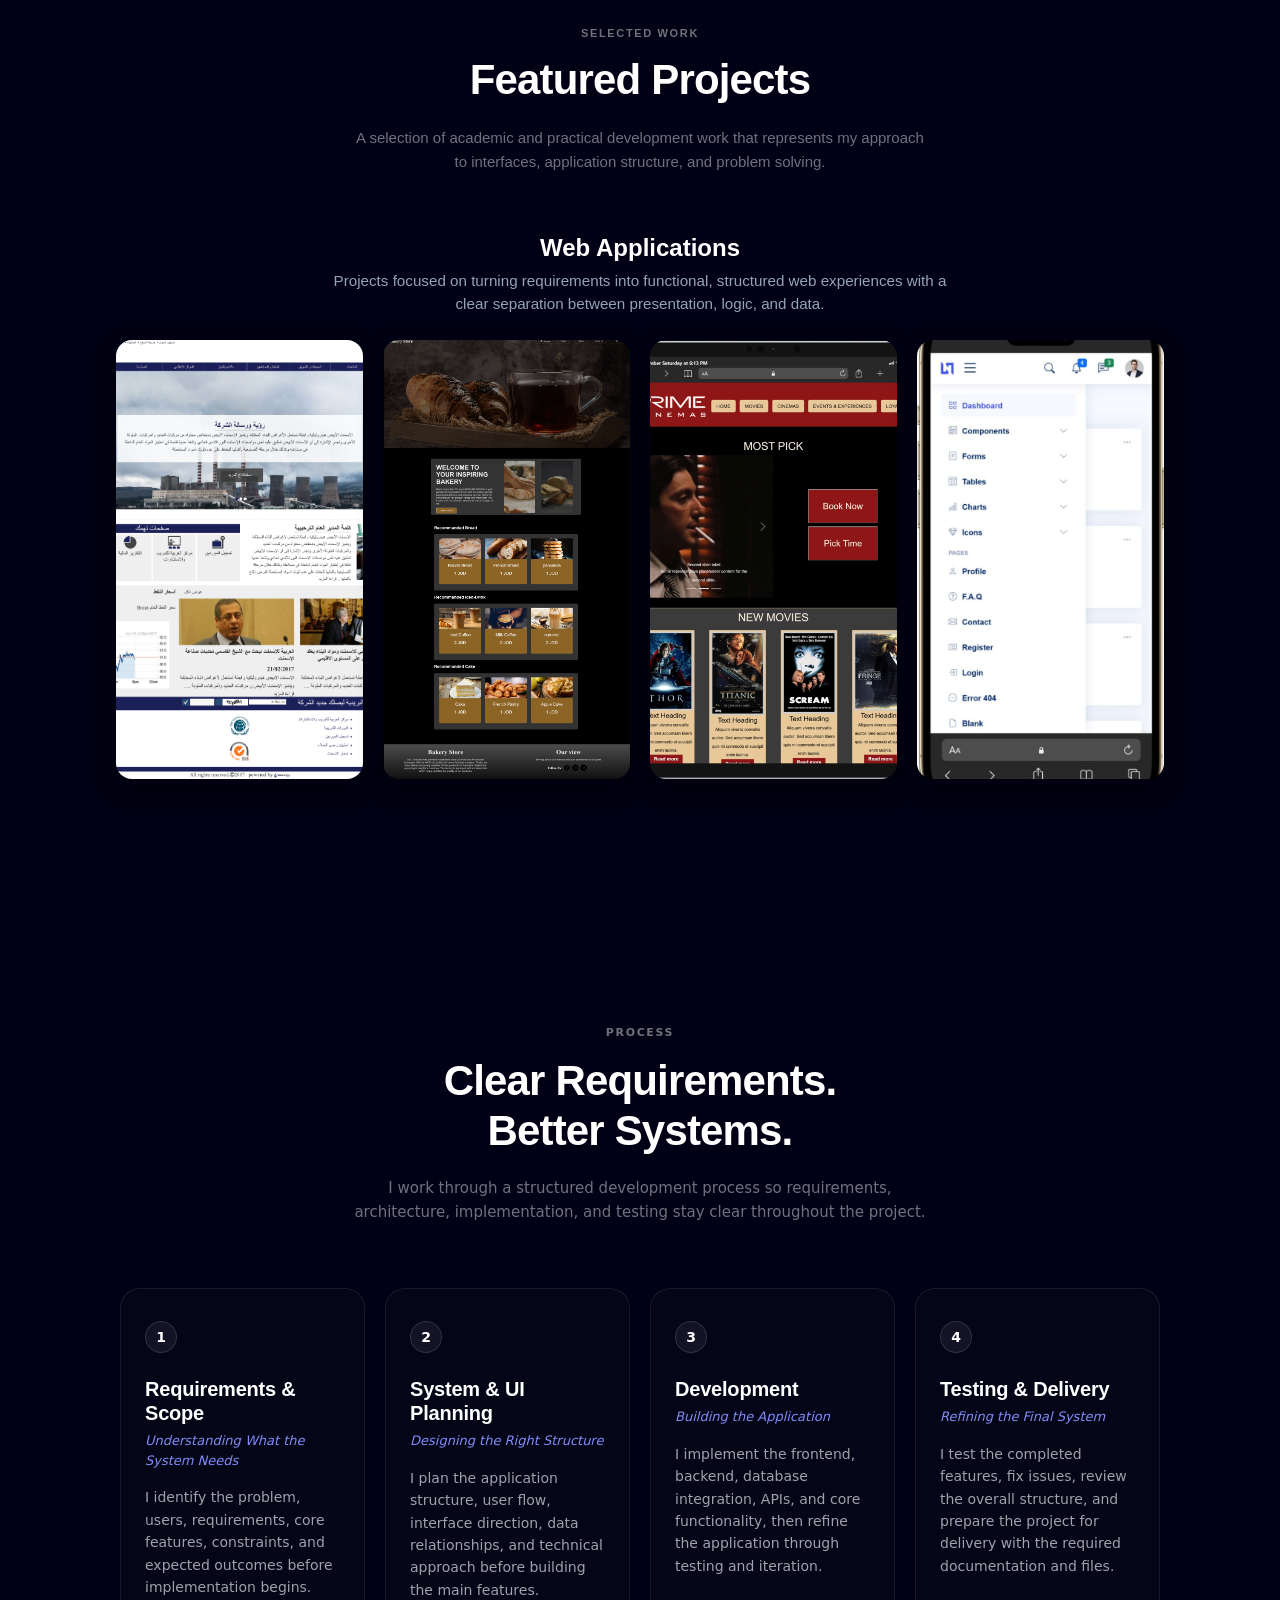
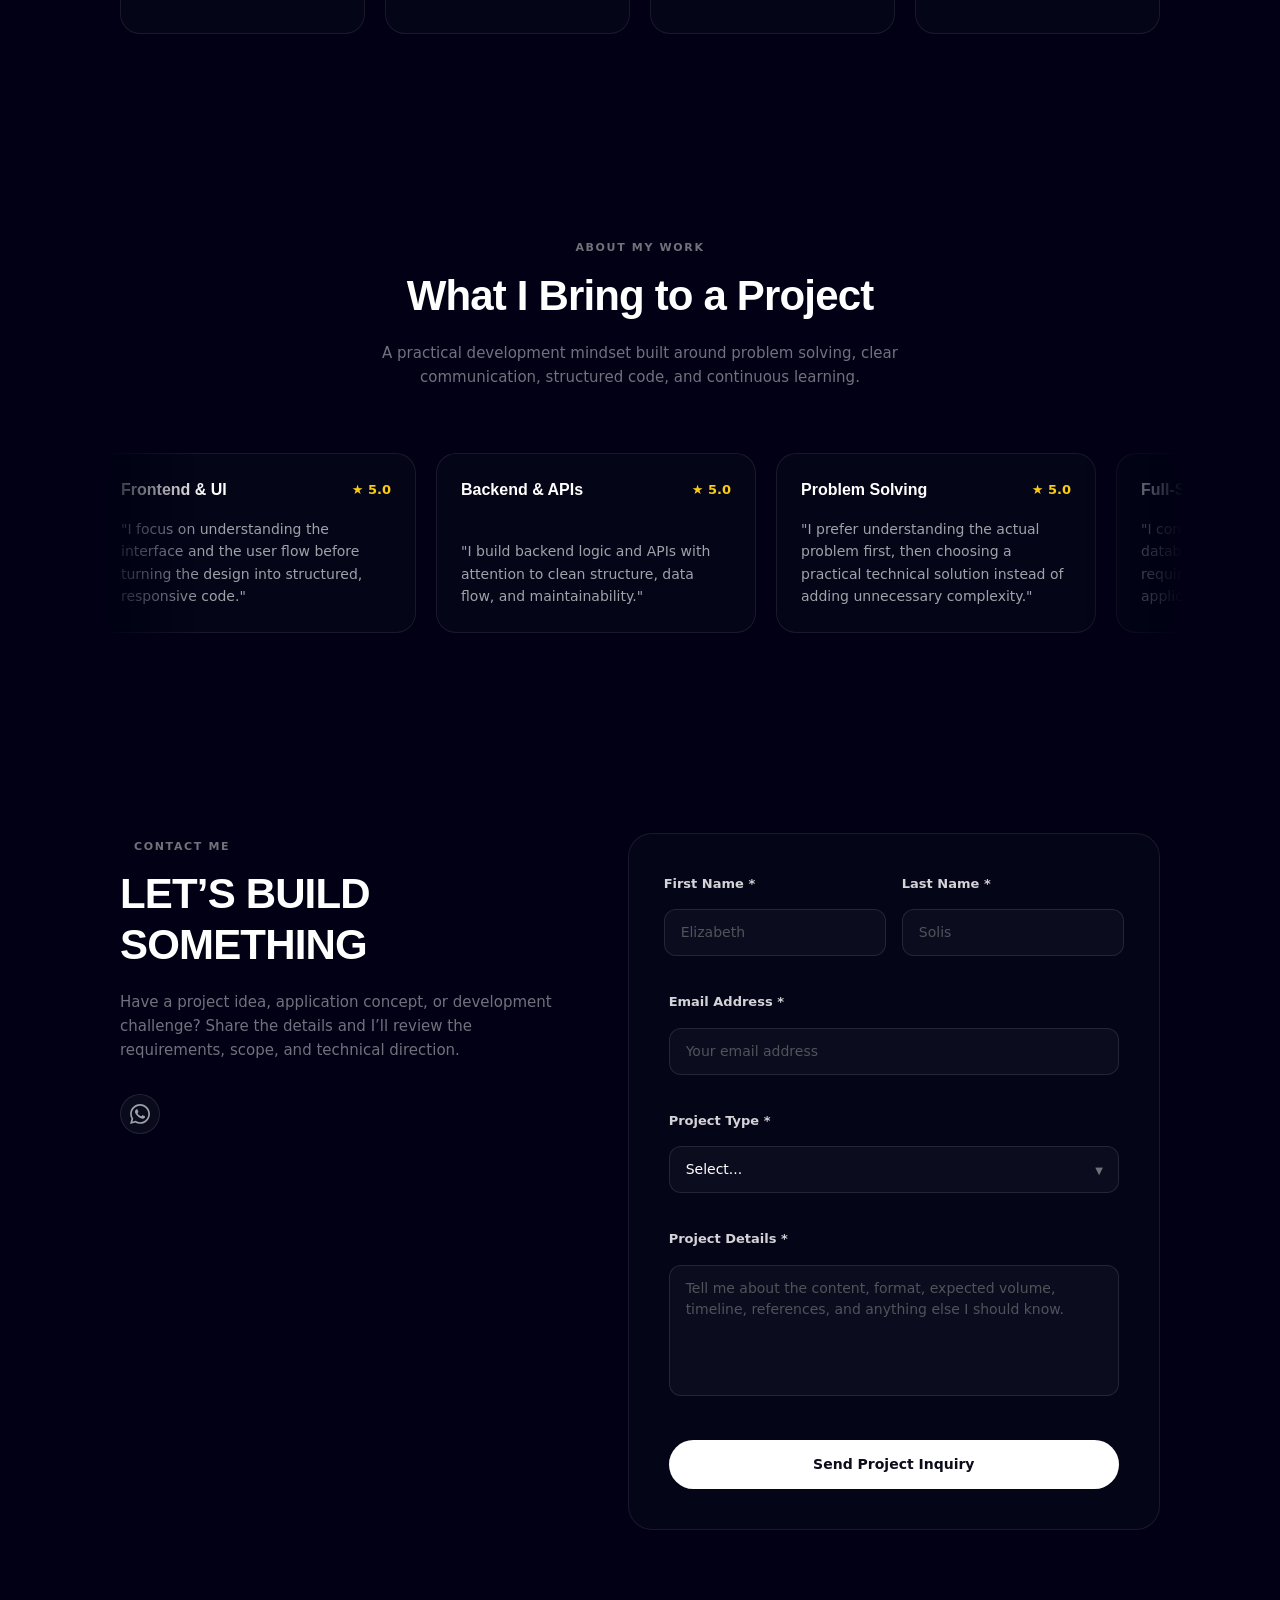
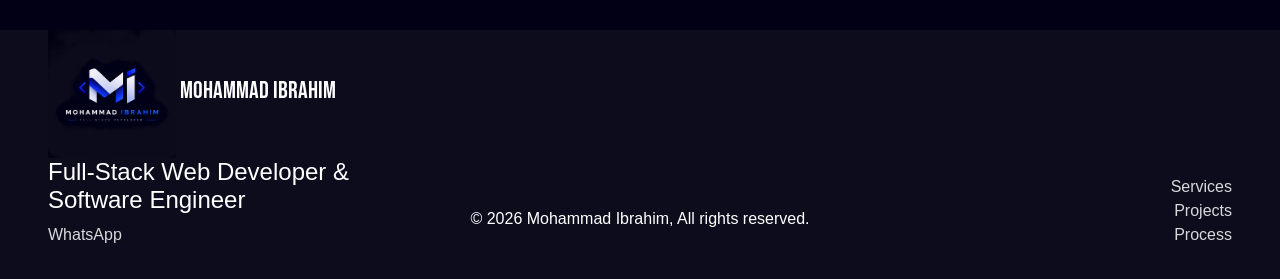
==== commit 3d874d2d: "update the service cards contant" ====
--- a/index.html
+++ b/index.html
@@ -174,9 +174,7 @@
                 <div class="card-container">
                   <h3>Frontend Development</h3>
                   <p>
-                    Long-form is not defined by duration. It is defined by how
-                    well the content develops an idea and keeps the viewer
-                    invested until the conclusion.
+                    I create responsive, modern interfaces that combine clean design with smooth interactions and intuitive user experiences. Every detail is built to look consistent, perform efficiently, and work seamlessly across devices.
                   </p>
                   <a href="#contact" class="btn light-btn"
                     ><i class="fa fa-play-circle"></i> View Service</a
@@ -194,10 +192,7 @@
                 <div class="card-container">
                   <h3>Backend Development</h3>
                   <p>
-                    Short-form content has no room for a slow introduction. The
-                    opening must establish relevance immediately, and every
-                    second that follows must give the viewer a reason to
-                    continue.
+                    I develop secure and reliable backend systems that handle business logic, databases, APIs, authentication, and data efficiently—providing the foundation needed for fast, scalable, and dependable applications.
                   </p>
                   <a href="#contact" class="btn light-btn"
                     ><i class="fa fa-play-circle"></i> View Service</a
@@ -215,10 +210,7 @@
                 <div class="card-container">
                   <h3>Full-Stack Web Applications</h3>
                   <p>
-                    A strong thumbnail creates curiosity before the video
-                    begins. It makes the subject clear, gives viewers a reason
-                    to click, and increases the chance that the video gets
-                    chosen.
+                    I build complete web applications from frontend to backend, connecting intuitive user interfaces with powerful server-side functionality, databases, and APIs to deliver seamless end-to-end experiences.
                   </p>
                   <a href="#contact" class="btn light-btn"
                     ><i class="fa fa-play-circle"></i> View Service</a
